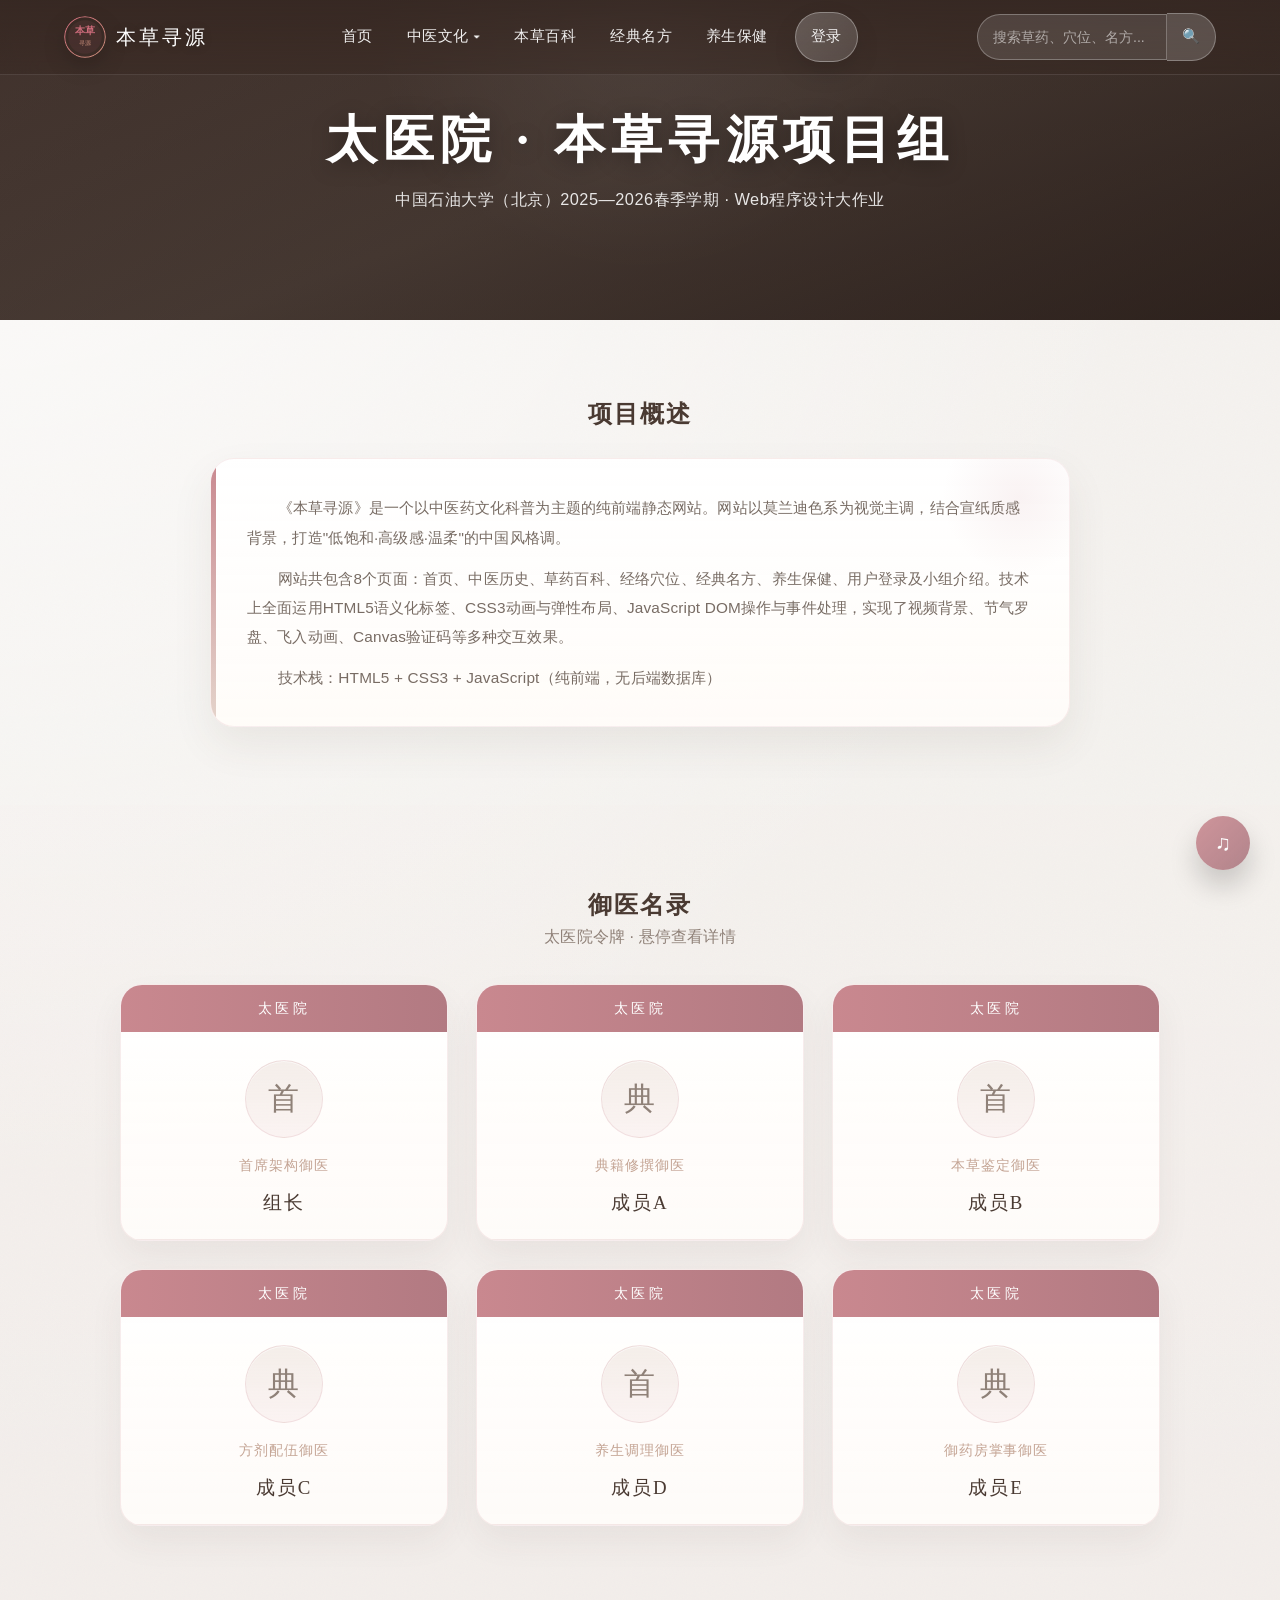
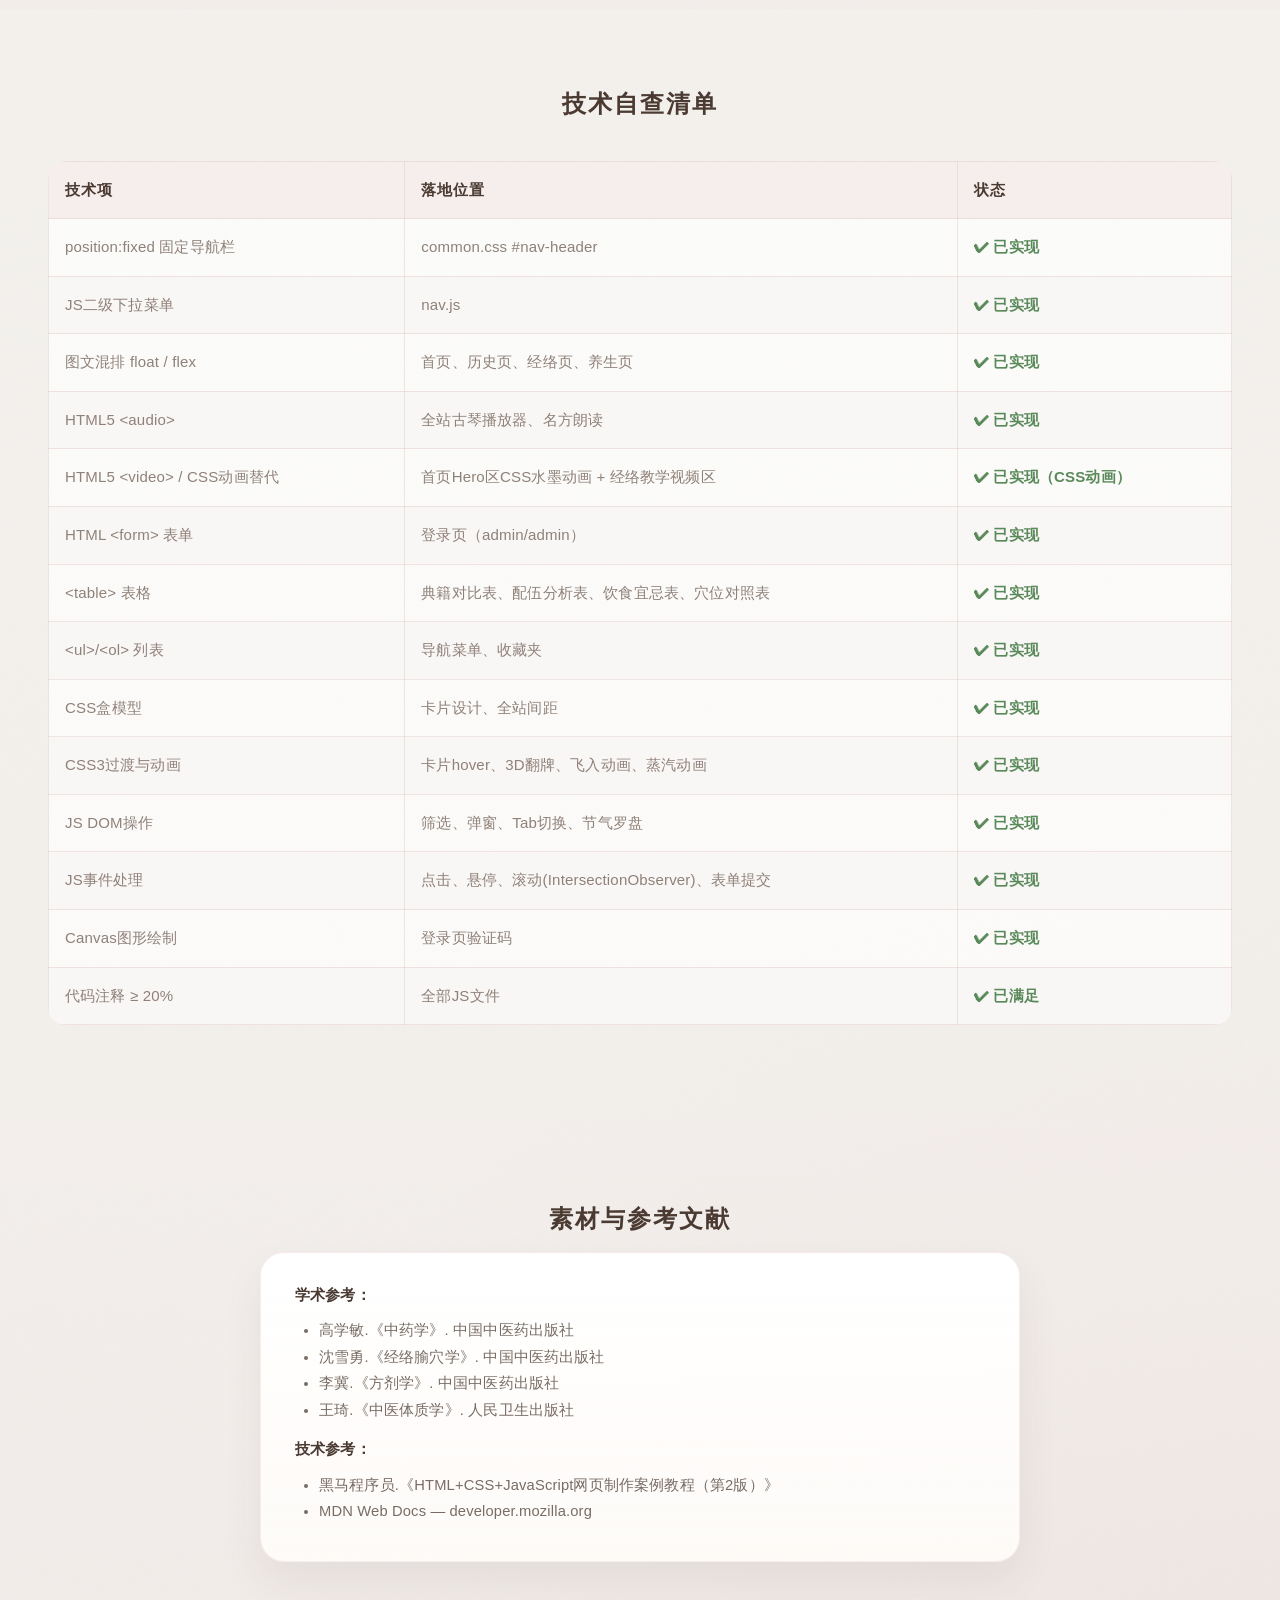
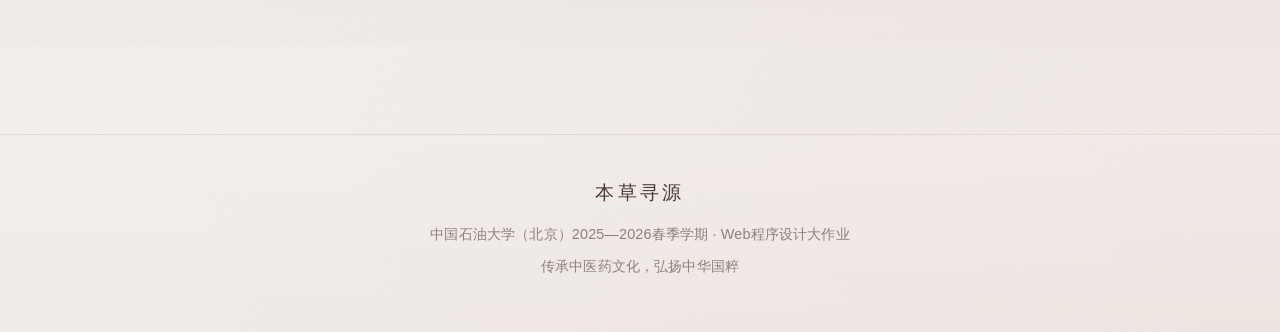
==== about.html @ a362f0a1 "feat: major content expansion and UI polish across all pages Content additions: - herbs: expand from" ====
<!DOCTYPE html>
<html lang="zh-CN">
<head>
  <meta charset="UTF-8">
  <meta name="viewport" content="width=device-width, initial-scale=1.0">
  <title>小组介绍 - 本草寻源</title>
  <link rel="stylesheet" href="css/common.css">
  <link rel="stylesheet" href="css/about.css">
</head>
<body>

  <header id="nav-header">
    <div class="nav-container">
      <div class="nav-logo">
        <img src="images/logo.svg" alt="本草寻源">
        <span>本草寻源</span>
      </div>
      <nav>
        <ul class="nav-menu">
          <li><a href="index.html">首页</a></li>
          <li class="has-sub">
            <a href="#">中医文化 ▾</a>
            <ul class="submenu">
              <li><a href="history.html">历史溯源</a></li>
              <li><a href="meridian.html">经络穴位</a></li>
              <li><a href="ethnic.html">民族医药</a></li>
            </ul>
          </li>
          <li><a href="herbs.html">本草百科</a></li>
          <li><a href="prescription.html">经典名方</a></li>
          <li><a href="wellness.html">养生保健</a></li>
          <li><a href="login.html" class="nav-login">登录</a></li>
        </ul>
      </nav>
      <div class="nav-search">
        <input type="text" id="search-input" placeholder="搜索草药、穴位、名方...">
        <button id="search-btn">&#128269;</button>
      </div>
    </div>
  </header>

  <!-- 太医院横幅 -->
  <section class="banner">
    <div class="banner-bg" style="background: linear-gradient(160deg, #4a3a34, #564840, #3a2e28);"></div>
    <div class="banner-content">
      <h1>太医院 · 本草寻源项目组</h1>
      <p>中国石油大学（北京）2025—2026春季学期 · Web程序设计大作业</p>
    </div>
  </section>

  <!-- 项目简介 -->
  <section class="project-intro">
    <div class="container">
      <h2 class="section-title" style="text-align:center;">项目概述</h2>
      <div class="intro-card">
        <p>《本草寻源》是一个以中医药文化科普为主题的纯前端静态网站。网站以莫兰迪色系为视觉主调，结合宣纸质感背景，打造"低饱和·高级感·温柔"的中国风格调。</p>
        <p>网站共包含8个页面：首页、中医历史、草药百科、经络穴位、经典名方、养生保健、用户登录及小组介绍。技术上全面运用HTML5语义化标签、CSS3动画与弹性布局、JavaScript DOM操作与事件处理，实现了视频背景、节气罗盘、飞入动画、Canvas验证码等多种交互效果。</p>
        <p>技术栈：HTML5 + CSS3 + JavaScript（纯前端，无后端数据库）</p>
      </div>
    </div>
  </section>

  <!-- 御医名录令牌卡片阵列（Grid 3×2） -->
  <section class="team-section">
    <div class="container">
      <h2 class="section-title" style="text-align:center;">御医名录</h2>
      <p class="section-desc" style="text-align:center;color:var(--color-dust);margin-bottom:32px;">
        太医院令牌 · 悬停查看详情
      </p>

      <div class="member-grid">

        <!-- 成员1：组长 -->
        <div class="member-card">
          <div class="card-ribbon">太医院</div>
          <div class="card-front">
            <div class="member-avatar">
              <span class="avatar-initial">首</span>
            </div>
            <div class="member-title">首席架构御医</div>
            <div class="member-name">组长</div>
          </div>
          <div class="card-drawer">
            <div class="drawer-item"><span>学号：</span>202XXXXXXXXX</div>
            <div class="drawer-item"><span>负责：</span>首页 + 公共导航 + 全局样式系统</div>
            <div class="drawer-item"><span>技术：</span>莫兰迪色系变量系统、视频Hero背景、农历节气JS、古乐播放器、全站搜索</div>
          </div>
        </div>

        <!-- 成员2 -->
        <div class="member-card">
          <div class="card-ribbon">太医院</div>
          <div class="card-front">
            <div class="member-avatar">
              <span class="avatar-initial">典</span>
            </div>
            <div class="member-title">典籍修撰御医</div>
            <div class="member-name">成员A</div>
          </div>
          <div class="card-drawer">
            <div class="drawer-item"><span>学号：</span>202XXXXXXXXX</div>
            <div class="drawer-item"><span>负责：</span>中医历史页 + 经络穴位页</div>
            <div class="drawer-item"><span>技术：</span>CSS时间轴、IntersectionObserver滚动触发、3D翻牌名医卡片、穴位热点图</div>
          </div>
        </div>

        <!-- 成员3 -->
        <div class="member-card">
          <div class="card-ribbon">太医院</div>
          <div class="card-front">
            <div class="member-avatar">
              <span class="avatar-initial">首</span>
            </div>
            <div class="member-title">本草鉴定御医</div>
            <div class="member-name">成员B</div>
          </div>
          <div class="card-drawer">
            <div class="drawer-item"><span>学号：</span>202XXXXXXXXX</div>
            <div class="drawer-item"><span>负责：</span>中草药百科页</div>
            <div class="drawer-item"><span>技术：</span>淘宝卡片风格设计、24种草药数据录入、多维JS筛选、画轴弹窗Modal</div>
          </div>
        </div>

        <!-- 成员4 -->
        <div class="member-card">
          <div class="card-ribbon">太医院</div>
          <div class="card-front">
            <div class="member-avatar">
              <span class="avatar-initial">典</span>
            </div>
            <div class="member-title">方剂配伍御医</div>
            <div class="member-name">成员C</div>
          </div>
          <div class="card-drawer">
            <div class="drawer-item"><span>学号：</span>202XXXXXXXXX</div>
            <div class="drawer-item"><span>负责：</span>经典名方页</div>
            <div class="drawer-item"><span>技术：</span>百草化方飞入动画、蒸汽CSS动效、成品揭晓、配方数据</div>
          </div>
        </div>

        <!-- 成员5 -->
        <div class="member-card">
          <div class="card-ribbon">太医院</div>
          <div class="card-front">
            <div class="member-avatar">
              <span class="avatar-initial">首</span>
            </div>
            <div class="member-title">养生调理御医</div>
            <div class="member-name">成员D</div>
          </div>
          <div class="card-drawer">
            <div class="drawer-item"><span>学号：</span>202XXXXXXXXX</div>
            <div class="drawer-item"><span>负责：</span>养生保健页</div>
            <div class="drawer-item"><span>技术：</span>节气罗盘CSS动画、全站色彩联动、体质测试、四季养生Tab</div>
          </div>
        </div>

        <!-- 成员6 -->
        <div class="member-card">
          <div class="card-ribbon">太医院</div>
          <div class="card-front">
            <div class="member-avatar">
              <span class="avatar-initial">典</span>
            </div>
            <div class="member-title">御药房掌事御医</div>
            <div class="member-name">成员E</div>
          </div>
          <div class="card-drawer">
            <div class="drawer-item"><span>学号：</span>202XXXXXXXXX</div>
            <div class="drawer-item"><span>负责：</span>登录页 + 小组介绍页</div>
            <div class="drawer-item"><span>技术：</span>毛玻璃卡片、Canvas验证码、localStorage登录态、御医令牌抽屉卡片</div>
          </div>
        </div>

      </div>
    </div>
  </section>

  <!-- 技术自查清单 -->
  <section class="checklist-section">
    <div class="container">
      <h2 class="section-title" style="text-align:center;margin-bottom:24px;">技术自查清单</h2>
      <div class="table-wrapper">
        <table>
          <thead>
            <tr><th>技术项</th><th>落地位置</th><th>状态</th></tr>
          </thead>
          <tbody>
            <tr><td>position:fixed 固定导航栏</td><td>common.css #nav-header</td><td>&#10004; 已实现</td></tr>
            <tr><td>JS二级下拉菜单</td><td>nav.js</td><td>&#10004; 已实现</td></tr>
            <tr><td>图文混排 float / flex</td><td>首页、历史页、经络页、养生页</td><td>&#10004; 已实现</td></tr>
            <tr><td>HTML5 &lt;audio&gt;</td><td>全站古琴播放器、名方朗读</td><td>&#10004; 已实现</td></tr>
            <tr><td>HTML5 &lt;video&gt; / CSS动画替代</td><td>首页Hero区CSS水墨动画 + 经络教学视频区</td><td>&#10004; 已实现（CSS动画）</td></tr>
            <tr><td>HTML &lt;form&gt; 表单</td><td>登录页（admin/admin）</td><td>&#10004; 已实现</td></tr>
            <tr><td>&lt;table&gt; 表格</td><td>典籍对比表、配伍分析表、饮食宜忌表、穴位对照表</td><td>&#10004; 已实现</td></tr>
            <tr><td>&lt;ul&gt;/&lt;ol&gt; 列表</td><td>导航菜单、收藏夹</td><td>&#10004; 已实现</td></tr>
            <tr><td>CSS盒模型</td><td>卡片设计、全站间距</td><td>&#10004; 已实现</td></tr>
            <tr><td>CSS3过渡与动画</td><td>卡片hover、3D翻牌、飞入动画、蒸汽动画</td><td>&#10004; 已实现</td></tr>
            <tr><td>JS DOM操作</td><td>筛选、弹窗、Tab切换、节气罗盘</td><td>&#10004; 已实现</td></tr>
            <tr><td>JS事件处理</td><td>点击、悬停、滚动(IntersectionObserver)、表单提交</td><td>&#10004; 已实现</td></tr>
            <tr><td>Canvas图形绘制</td><td>登录页验证码</td><td>&#10004; 已实现</td></tr>
            <tr><td>代码注释 ≥ 20%</td><td>全部JS文件</td><td>&#10004; 已满足</td></tr>
          </tbody>
        </table>
      </div>
    </div>
  </section>

  <!-- 素材参考 -->
  <section class="reference-section">
    <div class="container">
      <h2 class="section-title" style="text-align:center;margin-bottom:16px;">素材与参考文献</h2>
      <div class="ref-list">
        <p><strong>学术参考：</strong></p>
        <ul>
          <li>高学敏.《中药学》. 中国中医药出版社</li>
          <li>沈雪勇.《经络腧穴学》. 中国中医药出版社</li>
          <li>李冀.《方剂学》. 中国中医药出版社</li>
          <li>王琦.《中医体质学》. 人民卫生出版社</li>
        </ul>
        <p style="margin-top:12px;"><strong>技术参考：</strong></p>
        <ul>
          <li>黑马程序员.《HTML+CSS+JavaScript网页制作案例教程（第2版）》</li>
          <li>MDN Web Docs — developer.mozilla.org</li>
        </ul>
      </div>
    </div>
  </section>

  <footer class="site-footer">
    <div class="footer-brand">本草寻源</div>
    <p class="footer-info">中国石油大学（北京）2025—2026春季学期 · Web程序设计大作业</p>
    <p class="footer-info">传承中医药文化，弘扬中华国粹</p>
  </footer>

  <div id="music-player">
    <audio id="bgm" src="music/guqin-bg.mp3" loop preload="none"></audio>
    <div id="jade-icon" class="paused" title="点击播放/暂停背景音乐">&#9835;</div>
  </div>

  <script src="javascript/nav.js"></script>
</body>
</html>
---- css/common.css ----
/* ============================================================
 * common.css - 全站公共样式
 * 主题：本草寻源 / 东方雅致 / 纸感与留白
 * ============================================================ */

:root {
  --color-rose: #c9888f;
  --color-dusk: #c4a494;
  --color-bud: #dec8c4;
  --color-dust: #8f8178;
  --color-jade: #f2efeb;
  --color-deep: #4a3a32;
  --color-paper: rgba(255, 252, 249, 0.92);
  --color-border: rgba(161, 132, 118, 0.18);
  --color-shadow: rgba(74, 58, 50, 0.12);
  --color-shadow-strong: rgba(74, 58, 50, 0.18);

  --accent-color: #c9888f;

  --font-title: "STSong", "Songti SC", "Noto Serif SC", Georgia, "Times New Roman", "KaiTi", "STKaiti", serif;
  --font-body: "Segoe UI", "PingFang SC", "Hiragino Sans GB", "Microsoft YaHei", "Noto Sans SC", sans-serif;

  --line-height: 1.9;
  --spacing-section: 88px;
  --spacing-card: 24px;
  --radius-sm: 12px;
  --radius-md: 18px;
  --radius-lg: 28px;
  --shadow-soft: 0 16px 40px var(--color-shadow);
  --shadow-float: 0 22px 54px var(--color-shadow-strong);
}

*, *::before, *::after {
  margin: 0;
  padding: 0;
  box-sizing: border-box;
}

html {
  scroll-behavior: smooth;
}

body {
  background-color: var(--color-jade);
  background-image:
    radial-gradient(circle at top left, rgba(255, 255, 255, 0.72), transparent 32%),
    radial-gradient(circle at bottom right, rgba(201, 136, 143, 0.08), transparent 30%),
    linear-gradient(180deg, rgba(255, 255, 255, 0.22), rgba(255, 255, 255, 0)),
    url("data:image/svg+xml,%3Csvg xmlns='http://www.w3.org/2000/svg' width='300' height='300'%3E%3Cfilter id='noise'%3E%3CfeTurbulence type='fractalNoise' baseFrequency='0.9' numOctaves='4' stitchTiles='stitch'/%3E%3C/filter%3E%3Crect width='300' height='300' filter='url(%23noise)' opacity='0.028'/%3E%3C/svg%3E");
  background-repeat: repeat;
  font-family: var(--font-body);
  font-size: 16px;
  line-height: var(--line-height);
  color: var(--color-dust);
  min-height: 100vh;
  overflow-x: hidden;
  text-rendering: optimizeLegibility;
  -webkit-font-smoothing: antialiased;
  letter-spacing: 0.01em;
}

::selection {
  background: rgba(201, 136, 143, 0.22);
  color: var(--color-deep);
}

h1, h2, h3, h4, .section-title {
  font-family: var(--font-title);
  letter-spacing: 0.08em;
  color: var(--color-deep);
  font-weight: 600;
  line-height: 1.35;
}

p, li, td, th, span, div {
  font-family: var(--font-body);
  line-height: var(--line-height);
  color: var(--color-dust);
}

a {
  text-decoration: none;
  color: inherit;
  transition: color 0.25s ease, opacity 0.25s ease, transform 0.25s ease;
}

button, input, textarea, select {
  font: inherit;
}

button:focus-visible,
input:focus-visible,
a:focus-visible {
  outline: 2px solid rgba(201, 136, 143, 0.7);
  outline-offset: 2px;
}

ul, ol {
  list-style: none;
}

.page-header {
  text-align: center;
  padding: 118px 20px 54px;
  position: relative;
}

.page-header h1 {
  font-size: clamp(2.4rem, 4vw, 3.4rem);
  margin-bottom: 14px;
  position: relative;
  display: inline-block;
}

.page-header h1::before {
  content: "";
  display: inline-block;
  width: 4px;
  height: 1em;
  background: var(--color-rose);
  margin-right: 12px;
  vertical-align: middle;
  border-radius: 2px;
}

.page-header .subtitle {
  font-size: 1.02rem;
  color: #84776f;
  margin-top: 8px;
  max-width: 720px;
  margin-left: auto;
  margin-right: auto;
}

.section-divider {
  border: none;
  border-bottom: 1px solid rgba(196, 164, 148, 0.32);
  margin: var(--spacing-section) 0;
}

.container {
  max-width: 1240px;
  margin: 0 auto;
  padding: 0 28px;
}

#nav-header {
  position: fixed;
  top: 0;
  left: 0;
  width: 100%;
  z-index: 1000;
  transition: background 0.35s ease, box-shadow 0.35s ease, backdrop-filter 0.35s ease;
  padding: 0;
  background: linear-gradient(180deg, rgba(52, 38, 33, 0.78), rgba(52, 38, 33, 0.42));
  backdrop-filter: blur(18px) saturate(1.18);
  -webkit-backdrop-filter: blur(18px) saturate(1.18);
  border-bottom: 1px solid rgba(255, 255, 255, 0.12);
}

#nav-header.scrolled {
  background: rgba(49, 34, 30, 0.9);
  backdrop-filter: blur(22px) saturate(1.08);
  -webkit-backdrop-filter: blur(22px) saturate(1.08);
  box-shadow: 0 14px 30px rgba(0, 0, 0, 0.12);
  border-bottom: 1px solid rgba(255, 255, 255, 0.12);
}

.nav-container {
  max-width: 1200px;
  margin: 0 auto;
  padding: 12px 24px;
  display: flex;
  align-items: center;
  justify-content: space-between;
  gap: 20px;
}

.nav-logo {
  display: flex;
  align-items: center;
  gap: 10px;
  flex-shrink: 0;
}

.nav-logo img {
  width: 42px;
  height: 42px;
  border-radius: 50%;
  box-shadow: 0 8px 22px rgba(0, 0, 0, 0.18);
}

.nav-logo span {
  font-family: var(--font-title);
  font-size: 1.28em;
  color: #fff;
  letter-spacing: 0.14em;
  white-space: nowrap;
  text-shadow: 0 1px 10px rgba(0, 0, 0, 0.24);
}

.nav-menu {
  display: flex;
  align-items: center;
  gap: 4px;
  list-style: none;
}

.nav-menu > li {
  position: relative;
}

.nav-menu > li > a {
  display: block;
  padding: 10px 15px;
  color: rgba(255, 255, 255, 0.92);
  font-size: 0.92em;
  border-radius: 999px;
  transition: background 0.25s, color 0.25s, transform 0.25s, box-shadow 0.25s;
  white-space: nowrap;
  font-weight: 500;
  letter-spacing: 0.03em;
}

.nav-menu > li > a:hover,
.nav-menu > li > a.active {
  background: rgba(255, 255, 255, 0.16);
  color: #fff;
  box-shadow: inset 0 0 0 1px rgba(255, 255, 255, 0.08);
}

.nav-menu > li > a:hover {
  transform: translateY(-1px);
}

.nav-menu > li > a.nav-login {
  background: linear-gradient(135deg, rgba(255, 255, 255, 0.22), rgba(255, 255, 255, 0.14));
  border: 1px solid rgba(255, 255, 255, 0.32);
  margin-left: 8px;
  box-shadow: 0 10px 24px rgba(0, 0, 0, 0.12);
}

.nav-menu > li > a.nav-login:hover {
  background: rgba(255, 255, 255, 0.3);
}

.nav-menu > li > a.nav-user {
  display: inline-flex;
  align-items: center;
  gap: 8px;
}

.nav-avatar {
  width: 24px;
  height: 24px;
  border-radius: 50%;
  display: inline-flex;
  align-items: center;
  justify-content: center;
  background: rgba(255, 255, 255, 0.26);
  color: #fff;
  font-size: 0.78rem;
  font-weight: 700;
  box-shadow: inset 0 1px 0 rgba(255, 255, 255, 0.28);
}

.nav-user-name {
  max-width: 96px;
  overflow: hidden;
  text-overflow: ellipsis;
}

.has-sub > .submenu {
  display: none;
  position: absolute;
  top: 100%;
  left: 0;
  background: rgba(55, 35, 30, 0.94);
  backdrop-filter: blur(16px);
  -webkit-backdrop-filter: blur(16px);
  border-radius: 16px;
  min-width: 168px;
  overflow: hidden;
  box-shadow: 0 18px 36px rgba(0, 0, 0, 0.22);
  border: 1px solid rgba(255, 255, 255, 0.08);
  padding: 10px 6px;
}

.has-sub:hover > .submenu,
.has-sub.active > .submenu {
  display: block;
}

.submenu li a {
  display: block;
  padding: 10px 14px;
  color: rgba(255, 255, 255, 0.9);
  font-size: 0.9em;
  transition: background 0.2s, color 0.2s;
  border-radius: 10px;
}

.submenu li a:hover {
  background: rgba(255, 255, 255, 0.18);
}

.nav-search {
  position: relative;
  display: flex;
  align-items: center;
  flex-shrink: 0;
}

.nav-search input {
  width: 190px;
  padding: 9px 15px;
  border: 1px solid rgba(255, 255, 255, 0.28);
  border-radius: 999px 0 0 999px;
  background: rgba(255, 255, 255, 0.12);
  color: #fff;
  font-size: 0.88em;
  outline: none;
  transition: all 0.3s;
}

.nav-search input::placeholder {
  color: rgba(255, 255, 255, 0.55);
}

.nav-search input:focus {
  width: 236px;
  background: rgba(255, 255, 255, 0.2);
  border-color: rgba(255, 255, 255, 0.5);
  box-shadow: 0 0 0 4px rgba(255, 255, 255, 0.08);
}

.nav-search button {
  padding: 9px 15px;
  border: 1px solid rgba(255, 255, 255, 0.28);
  border-left: none;
  border-radius: 0 999px 999px 0;
  background: rgba(255, 255, 255, 0.18);
  color: #fff;
  cursor: pointer;
  font-size: 0.9em;
  transition: background 0.3s, transform 0.3s;
}

.nav-search button:hover {
  background: rgba(255, 255, 255, 0.3);
  transform: translateY(-1px);
}

.search-dropdown {
  display: none;
  position: absolute;
  top: calc(100% + 10px);
  left: 0;
  right: auto;
  width: 340px;
  max-height: 340px;
  overflow-y: auto;
  background: rgba(255, 252, 249, 0.98);
  border: 1px solid rgba(201, 136, 143, 0.18);
  border-radius: 18px;
  box-shadow: 0 24px 44px rgba(0, 0, 0, 0.16);
  z-index: 1001;
  padding: 8px;
}

.search-dropdown.show {
  display: block;
}

.search-dropdown .result-item {
  display: block;
  padding: 12px 14px;
  border-bottom: 1px solid rgba(222, 200, 196, 0.26);
  color: var(--color-deep);
  transition: background 0.2s, transform 0.2s;
  border-radius: 12px;
}

.search-dropdown .result-item:last-child {
  border-bottom: none;
}

.search-dropdown .result-item:hover {
  background: rgba(222, 200, 196, 0.18);
  transform: translateX(2px);
}

.search-dropdown .result-item .result-desc {
  font-size: 0.85em;
  color: var(--color-dust);
  margin-top: 2px;
}

.search-dropdown .no-result {
  padding: 16px;
  text-align: center;
  color: var(--color-dust);
}

#music-player {
  position: fixed;
  bottom: 30px;
  right: 30px;
  z-index: 9999;
  cursor: pointer;
}

#jade-icon {
  width: 54px;
  height: 54px;
  border-radius: 50%;
  background: linear-gradient(135deg, rgba(201, 136, 143, 0.88), rgba(164, 111, 120, 0.84));
  backdrop-filter: blur(8px);
  -webkit-backdrop-filter: blur(8px);
  box-shadow: 0 16px 28px rgba(0, 0, 0, 0.18);
  display: flex;
  align-items: center;
  justify-content: center;
  font-size: 1.34em;
  color: #fff;
  transition: transform 0.3s, box-shadow 0.3s, background 0.3s;
}

#jade-icon:hover {
  box-shadow: 0 20px 34px rgba(0, 0, 0, 0.22);
  background: linear-gradient(135deg, rgba(201, 136, 143, 0.94), rgba(164, 111, 120, 0.9));
  transform: translateY(-3px) scale(1.03);
}

#jade-icon.playing {
  animation: jadeSpin 3s linear infinite;
}

#jade-icon.paused {
  animation: none;
}

@keyframes jadeSpin {
  from { transform: rotate(0deg); }
  to { transform: rotate(360deg); }
}

.site-footer {
  background:
    linear-gradient(180deg, rgba(255, 255, 255, 0.24), rgba(255, 255, 255, 0.08)),
    rgba(222, 200, 196, 0.15);
  border-top: 1px solid rgba(196, 164, 148, 0.26);
  padding: 40px 20px 46px;
  text-align: center;
  margin-top: var(--spacing-section);
}

.site-footer .footer-brand {
  font-family: var(--font-title);
  font-size: 1.2em;
  color: var(--color-deep);
  letter-spacing: 0.18em;
  margin-bottom: 10px;
}

.site-footer .footer-info {
  font-size: 0.9em;
  color: var(--color-dust);
  margin: 5px 0;
}

.btn {
  display: inline-flex;
  align-items: center;
  justify-content: center;
  padding: 12px 28px;
  border: none;
  border-radius: 999px;
  font-family: var(--font-body);
  font-size: 0.95em;
  cursor: pointer;
  transition: all 0.3s ease;
  letter-spacing: 0.05em;
  font-weight: 500;
}

.btn-primary {
  background: var(--color-rose);
  color: #fff;
}

.btn-primary:hover {
  background: #b0787f;
  box-shadow: 0 14px 28px rgba(201, 136, 143, 0.3);
  transform: translateY(-2px);
}

.btn-outline {
  background: transparent;
  color: var(--color-rose);
  border: 1.5px solid var(--color-rose);
}

.btn-outline:hover {
  background: var(--color-rose);
  color: #fff;
}

.card {
  background: linear-gradient(180deg, rgba(255, 255, 255, 0.96), rgba(255, 255, 255, 0.9));
  border: 1px solid var(--color-border);
  border-radius: var(--radius-md);
  padding: var(--spacing-card);
  transition: all 0.35s ease;
  box-shadow: 0 10px 26px rgba(74, 58, 50, 0.05);
}

.card:hover {
  transform: translateY(-4px);
  box-shadow: var(--shadow-soft);
}

.table-wrapper {
  overflow-x: auto;
}

table {
  width: 100%;
  border-collapse: collapse;
  margin: 16px 0;
  background: rgba(255, 255, 255, 0.72);
  border-radius: 18px;
  overflow: hidden;
}

table th, table td {
  padding: 14px 16px;
  border: 1px solid rgba(222, 200, 196, 0.45);
  text-align: left;
  font-size: 0.94em;
}

table th {
  background: rgba(201, 136, 143, 0.12);
  font-family: var(--font-title);
  color: var(--color-deep);
  font-weight: 600;
  letter-spacing: 0.06em;
}

table tr:nth-child(even) td {
  background: rgba(222, 200, 196, 0.08);
}

table tr:hover td {
  background: rgba(196, 164, 148, 0.12);
}

.tag {
  display: inline-flex;
  align-items: center;
  vertical-align: middle;
  background: rgba(222, 200, 196, 0.45);
  color: var(--color-deep);
  padding: 4px 10px;
  border-radius: 999px;
  font-size: 0.82em;
  margin: 2px 3px;
  line-height: 1.4;
}

.modal-overlay {
  display: none;
  position: fixed;
  inset: 0;
  background: rgba(0, 0, 0, 0.45);
  z-index: 2000;
  justify-content: center;
  align-items: center;
}

.modal-overlay.open {
  display: flex;
}

.modal-content {
  background: rgba(255, 252, 249, 0.98);
  border-radius: 22px;
  border: 1px solid rgba(201, 136, 143, 0.2);
  padding: 34px;
  max-width: 700px;
  width: 90%;
  max-height: 80vh;
  overflow-y: auto;
  position: relative;
  animation: modalFadeIn 0.4s ease;
  box-shadow: 0 28px 58px rgba(0, 0, 0, 0.22);
}

.modal-close {
  position: absolute;
  top: 12px;
  right: 16px;
  font-size: 1.6em;
  cursor: pointer;
  color: var(--color-dust);
  transition: color 0.2s;
  background: none;
  border: none;
  line-height: 1;
}

.modal-close:hover {
  color: var(--color-rose);
}

@keyframes modalFadeIn {
  from { opacity: 0; transform: scale(0.92) translateY(-20px); }
  to { opacity: 1; transform: scale(1) translateY(0); }
}

.banner {
  position: relative;
  width: 100%;
  height: 320px;
  overflow: hidden;
  display: flex;
  align-items: center;
  justify-content: center;
}

.banner::before {
  content: "";
  position: absolute;
  inset: 0;
  background:
    linear-gradient(135deg, rgba(30, 19, 16, 0.22), rgba(30, 19, 16, 0.48)),
    radial-gradient(circle at top, rgba(255, 255, 255, 0.1), transparent 38%);
  z-index: 1;
}

.banner-bg {
  position: absolute;
  inset: 0;
  width: 100%;
  height: 100%;
  object-fit: cover;
  z-index: 0;
  background-size: cover;
  background-position: center;
  transform: scale(1.03);
}

.banner-content {
  position: relative;
  z-index: 2;
  text-align: center;
  padding: 0 20px;
}

.banner-content h1 {
  font-size: clamp(2.2rem, 4vw, 3.2rem);
  color: #fff;
  text-shadow: 0 4px 22px rgba(0, 0, 0, 0.32);
  letter-spacing: 0.12em;
}

.banner-content p {
  color: rgba(255, 255, 255, 0.88);
  font-size: 1.02em;
  margin-top: 10px;
  letter-spacing: 0.03em;
  max-width: 720px;
  margin-left: auto;
  margin-right: auto;
}

@media (max-width: 768px) {
  .nav-container {
    flex-wrap: wrap;
    gap: 10px;
    justify-content: center;
    padding: 10px 16px 14px;
  }

  .nav-logo {
    width: 100%;
    justify-content: center;
  }

  .nav-logo img {
    width: 36px;
    height: 36px;
  }

  .nav-logo span {
    font-size: 1.08em;
    letter-spacing: 0.1em;
  }

  .nav-container nav {
    width: 100%;
    order: 2;
  }

  .nav-menu {
    width: 100%;
    justify-content: flex-start;
    flex-wrap: nowrap;
    gap: 6px;
    overflow-x: auto;
    overflow-y: hidden;
    padding-bottom: 4px;
    scrollbar-width: none;
    -ms-overflow-style: none;
  }

  .nav-menu::-webkit-scrollbar {
    display: none;
  }

  .nav-menu > li {
    flex: 0 0 auto;
  }

  .nav-menu > li > a {
    padding: 8px 10px;
    font-size: 0.82em;
  }

  .nav-search {
    width: 100%;
    order: 3;
    justify-content: center;
  }

  .nav-search input {
    width: calc(100% - 52px);
    min-width: 0;
  }

  .nav-search input:focus {
    width: calc(100% - 52px);
  }

  .search-dropdown {
    width: min(340px, calc(100vw - 36px));
    left: 0;
  }

  .page-header h1 {
    font-size: 1.8em;
  }

  .banner-content h1 {
    font-size: 2em;
  }

  .banner {
    height: 240px;
  }

  #jade-icon {
    width: 46px;
    height: 46px;
    font-size: 1.1em;
  }

  body {
    font-size: 15px;
  }

  .container {
    padding: 0 18px;
  }

  .modal-content {
    width: calc(100% - 24px);
    padding: 26px 18px;
    border-radius: 18px;
  }

  .site-footer {
    padding: 32px 16px 38px;
  }

  #music-player {
    bottom: 18px;
    right: 18px;
  }
}

@media (max-width: 480px) {
  .banner {
    height: 220px;
  }

  .banner-content h1 {
    font-size: 1.7rem;
    letter-spacing: 0.08em;
  }

  .banner-content p {
    font-size: 0.9rem;
  }

  .page-header {
    padding: 110px 16px 42px;
  }

  .nav-menu > li > a.nav-login {
    margin-left: 0;
  }

  .nav-menu > li > a.nav-user {
    gap: 6px;
  }

  .nav-user-name {
    max-width: 72px;
  }
}
---- css/about.css ----
/* ============================================================
 * about.css - 项目介绍页样式
 * ============================================================ */

.project-intro,
.checklist-section {
  padding: 78px 0;
}

.team-section,
.reference-section {
  padding: 84px 0;
  background:
    linear-gradient(180deg, rgba(255, 255, 255, 0.12), rgba(255, 255, 255, 0)),
    rgba(222, 200, 196, 0.08);
}

.intro-card {
  background: linear-gradient(180deg, rgba(255, 255, 255, 0.98), rgba(255, 252, 249, 0.92));
  border: 1px solid rgba(201, 136, 143, 0.14);
  border-radius: 24px;
  padding: 34px 36px;
  max-width: 860px;
  margin: 28px auto 0;
  box-shadow: 0 18px 42px rgba(74, 58, 50, 0.08);
  position: relative;
  overflow: hidden;
}

.intro-card::before {
  content: "";
  position: absolute;
  inset: 0 auto 0 0;
  width: 5px;
  background: linear-gradient(180deg, var(--color-rose), rgba(196, 164, 148, 0.45));
}

.intro-card::after {
  content: "";
  position: absolute;
  top: -42px;
  right: -30px;
  width: 160px;
  height: 160px;
  border-radius: 50%;
  background: radial-gradient(circle, rgba(201, 136, 143, 0.1), transparent 68%);
}

.intro-card p {
  color: #786c64;
  line-height: var(--line-height);
  margin-bottom: 12px;
  text-indent: 2em;
  font-size: 0.96em;
  position: relative;
  z-index: 1;
}

.intro-card p:last-child {
  margin-bottom: 0;
}

.member-grid {
  display: grid;
  grid-template-columns: repeat(3, 1fr);
  gap: 28px;
  max-width: 1040px;
  margin: 0 auto;
}

.member-card {
  background: linear-gradient(180deg, rgba(255, 255, 255, 0.97), rgba(255, 252, 249, 0.92));
  border: 1px solid rgba(201, 136, 143, 0.15);
  border-radius: 22px;
  overflow: hidden;
  transition: transform 0.3s ease, box-shadow 0.3s ease;
  box-shadow: 0 16px 34px rgba(74, 58, 50, 0.06);
}

.member-card:hover {
  transform: translateY(-8px);
  box-shadow: 0 22px 44px rgba(74, 58, 50, 0.12);
}

.card-ribbon {
  display: block;
  background: linear-gradient(90deg, var(--color-rose), #b27a82);
  color: #fff;
  text-align: center;
  padding: 10px;
  font-family: var(--font-title);
  font-size: 0.88em;
  letter-spacing: 0.25em;
}

.card-front {
  padding: 28px 22px 18px;
  text-align: center;
}

.member-avatar {
  width: 78px;
  height: 78px;
  border-radius: 50%;
  background: linear-gradient(180deg, rgba(196, 164, 148, 0.18), rgba(201, 136, 143, 0.08));
  display: flex;
  align-items: center;
  justify-content: center;
  font-size: 1.95em;
  margin: 0 auto 14px;
  border: 1px solid rgba(201, 136, 143, 0.18);
  box-shadow: inset 0 1px 0 rgba(255, 255, 255, 0.55);
}

.member-title {
  font-family: var(--font-title);
  color: var(--color-dusk);
  font-size: 0.9em;
  letter-spacing: 0.06em;
  margin-bottom: 6px;
}

.member-name {
  font-family: var(--font-title);
  color: var(--color-deep);
  font-size: 1.18em;
  letter-spacing: 0.1em;
}

.card-drawer {
  max-height: 0;
  overflow: hidden;
  transition: max-height 0.5s ease, padding 0.3s ease;
  background:
    linear-gradient(180deg, rgba(255, 255, 255, 0.18), rgba(255, 255, 255, 0)),
    rgba(222, 200, 196, 0.18);
  padding: 0 22px;
  border-top: 1px solid rgba(201, 136, 143, 0.1);
}

.member-card:hover .card-drawer {
  max-height: 220px;
  padding: 16px 22px 18px;
}

.drawer-item {
  padding: 4px 0;
  font-size: 0.86em;
  color: #766a62;
  line-height: 1.7;
}

.drawer-item span {
  color: var(--color-rose);
  font-weight: 600;
}

.checklist-section td:last-child {
  color: #5a8a5a;
  font-weight: 600;
}

.ref-list {
  max-width: 760px;
  margin: 0 auto;
  background: linear-gradient(180deg, rgba(255, 255, 255, 0.98), rgba(255, 252, 249, 0.92));
  border: 1px solid rgba(201, 136, 143, 0.14);
  border-radius: 24px;
  padding: 28px 34px;
  box-shadow: 0 18px 40px rgba(74, 58, 50, 0.07);
}

.ref-list p {
  color: var(--color-deep);
  margin-bottom: 8px;
  font-size: 0.94em;
  font-weight: 600;
}

.ref-list ul {
  list-style: disc;
  padding-left: 24px;
  margin-bottom: 8px;
}

.ref-list ul li {
  color: #786c64;
  font-size: 0.92em;
  line-height: 1.8;
}

@media (max-width: 768px) {
  .member-grid {
    grid-template-columns: repeat(2, 1fr);
    gap: 20px;
  }

  .intro-card,
  .ref-list {
    padding: 24px 22px;
    border-radius: 20px;
  }
}

@media (max-width: 480px) {
  .member-grid {
    grid-template-columns: 1fr;
  }
}
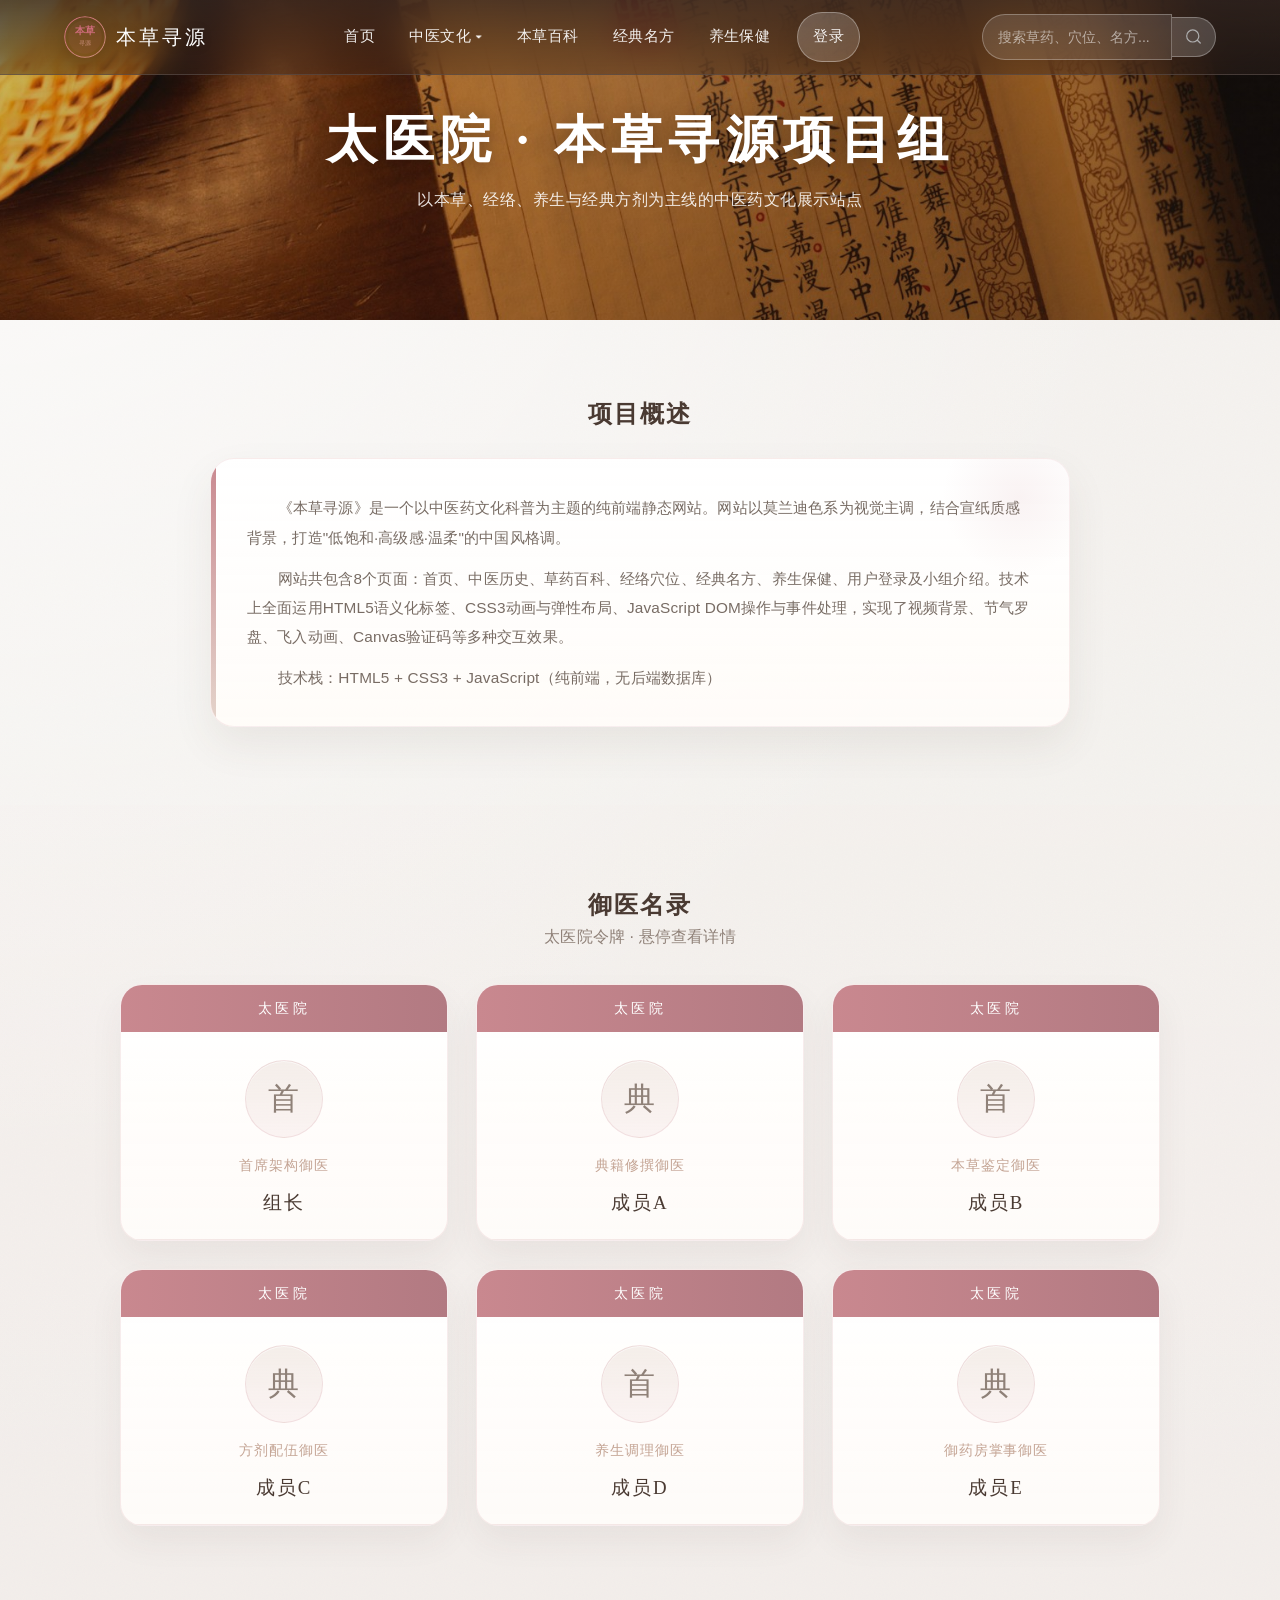
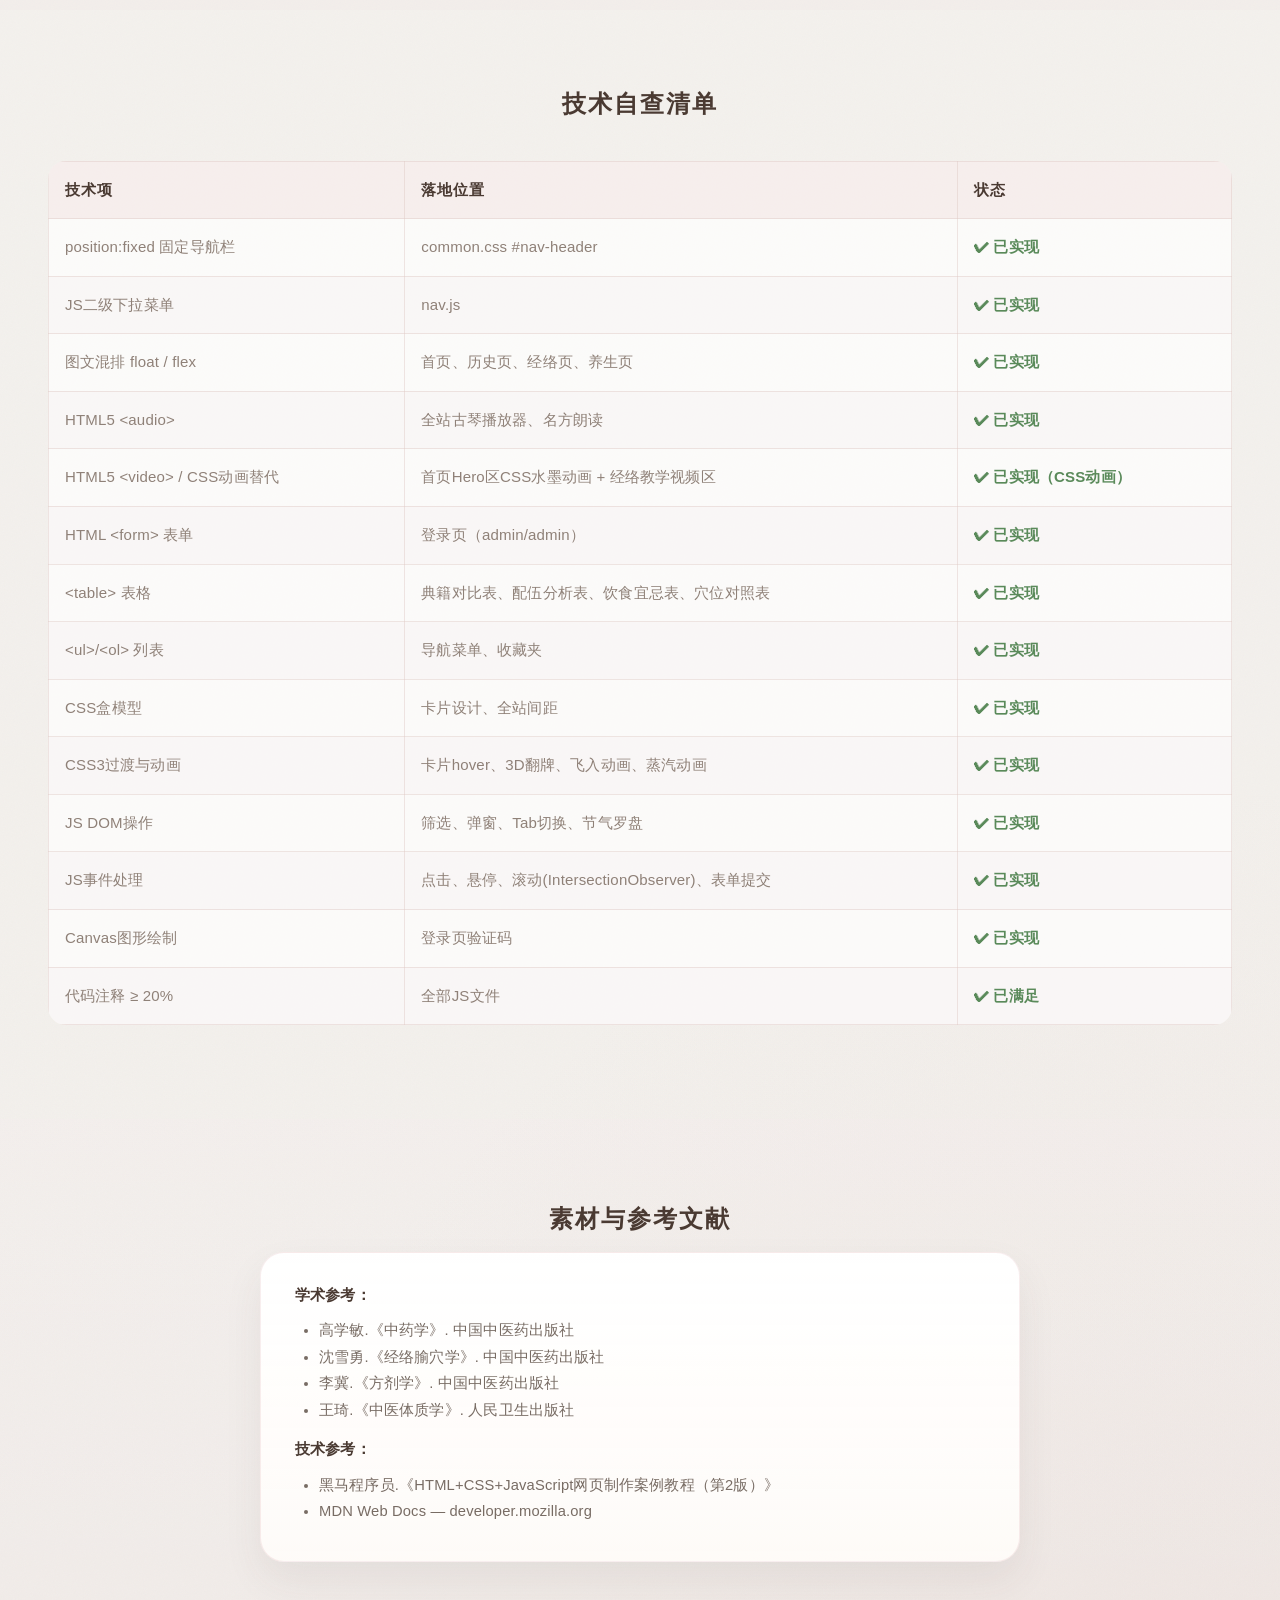
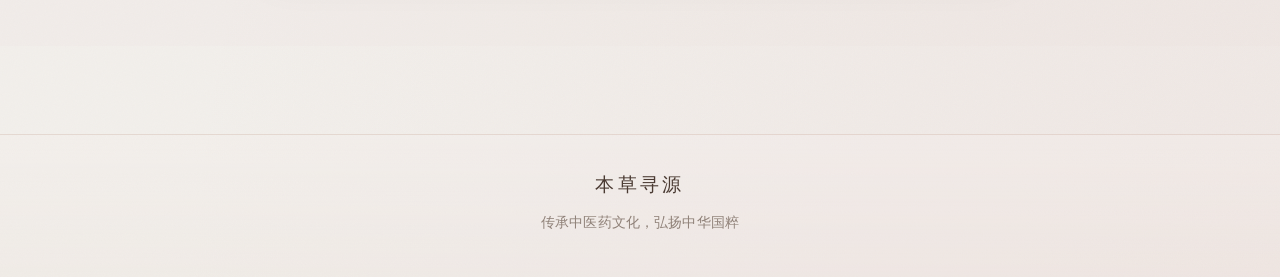
==== commit e7847bae: "feat: add real images and visual polish across all pages Images added: - 8 doctor portrait photos re" ====
--- a/about.html
+++ b/about.html
@@ -34,17 +34,17 @@
       </nav>
       <div class="nav-search">
         <input type="text" id="search-input" placeholder="搜索草药、穴位、名方...">
-        <button id="search-btn">&#128269;</button>
+        <button id="search-btn" aria-label="搜索"></button>
       </div>
     </div>
   </header>
 
   <!-- 太医院横幅 -->
-  <section class="banner">
-    <div class="banner-bg" style="background: linear-gradient(160deg, #4a3a34, #564840, #3a2e28);"></div>
+  <section class="banner banner-about">
+    <div class="banner-bg"></div>
     <div class="banner-content">
       <h1>太医院 · 本草寻源项目组</h1>
-      <p>中国石油大学（北京）2025—2026春季学期 · Web程序设计大作业</p>
+    <p>以本草、经络、养生与经典方剂为主线的中医药文化展示站点</p>
     </div>
   </section>
 
@@ -229,12 +229,11 @@
 
   <footer class="site-footer">
     <div class="footer-brand">本草寻源</div>
-    <p class="footer-info">中国石油大学（北京）2025—2026春季学期 · Web程序设计大作业</p>
     <p class="footer-info">传承中医药文化，弘扬中华国粹</p>
   </footer>
 
   <div id="music-player">
-    <audio id="bgm" src="music/guqin-bg.mp3" loop preload="none"></audio>
+    <audio id="bgm" loop preload="none"></audio>
     <div id="jade-icon" class="paused" title="点击播放/暂停背景音乐">&#9835;</div>
   </div>
 
--- a/css/common.css
+++ b/css/common.css
@@ -335,14 +335,19 @@
 }
 
 .nav-search button {
-  padding: 9px 15px;
+  width: 44px;
+  height: 40px;
+  padding: 0;
   border: 1px solid rgba(255, 255, 255, 0.28);
   border-left: none;
   border-radius: 0 999px 999px 0;
   background: rgba(255, 255, 255, 0.18);
-  color: #fff;
   cursor: pointer;
-  font-size: 0.9em;
+  font-size: 0;
+  background-image: url("../images/icons/search.svg");
+  background-repeat: no-repeat;
+  background-position: center;
+  background-size: 17px 17px;
   transition: background 0.3s, transform 0.3s;
 }
 
@@ -410,6 +415,10 @@
   cursor: pointer;
 }
 
+#music-player.is-disabled {
+  display: none;
+}
+
 #jade-icon {
   width: 54px;
   height: 54px;
@@ -440,6 +449,12 @@
   animation: none;
 }
 
+#jade-icon.is-disabled {
+  cursor: not-allowed;
+  opacity: 0.45;
+  transform: none;
+}
+
 @keyframes jadeSpin {
   from { transform: rotate(0deg); }
   to { transform: rotate(360deg); }
@@ -450,7 +465,7 @@
     linear-gradient(180deg, rgba(255, 255, 255, 0.24), rgba(255, 255, 255, 0.08)),
     rgba(222, 200, 196, 0.15);
   border-top: 1px solid rgba(196, 164, 148, 0.26);
-  padding: 40px 20px 46px;
+  padding: 32px 20px 36px;
   text-align: center;
   margin-top: var(--spacing-section);
 }
@@ -460,7 +475,7 @@
   font-size: 1.2em;
   color: var(--color-deep);
   letter-spacing: 0.18em;
-  margin-bottom: 10px;
+  margin-bottom: 6px;
 }
 
 .site-footer .footer-info {
@@ -651,6 +666,34 @@
   transform: scale(1.03);
 }
 
+.banner-history .banner-bg {
+  background-image: url("../images/banner/history-banner.jpg");
+}
+
+.banner-herbs .banner-bg {
+  background-image: url("../images/banner/herbs-banner.jpg");
+}
+
+.banner-meridian .banner-bg {
+  background-image: url("../images/banner/meridian-banner.jpg");
+}
+
+.banner-prescription .banner-bg {
+  background-image: url("../images/banner/prescription-banner.jpg");
+}
+
+.banner-wellness .banner-bg {
+  background-image: url("../images/banner/wellness-banner.jpg");
+}
+
+.banner-ethnic .banner-bg {
+  background-image: url("../images/banner/ethnic-banner.jpg");
+}
+
+.banner-about .banner-bg {
+  background-image: url("../images/banner/home-hero.jpg");
+}
+
 .banner-content {
   position: relative;
   z-index: 2;
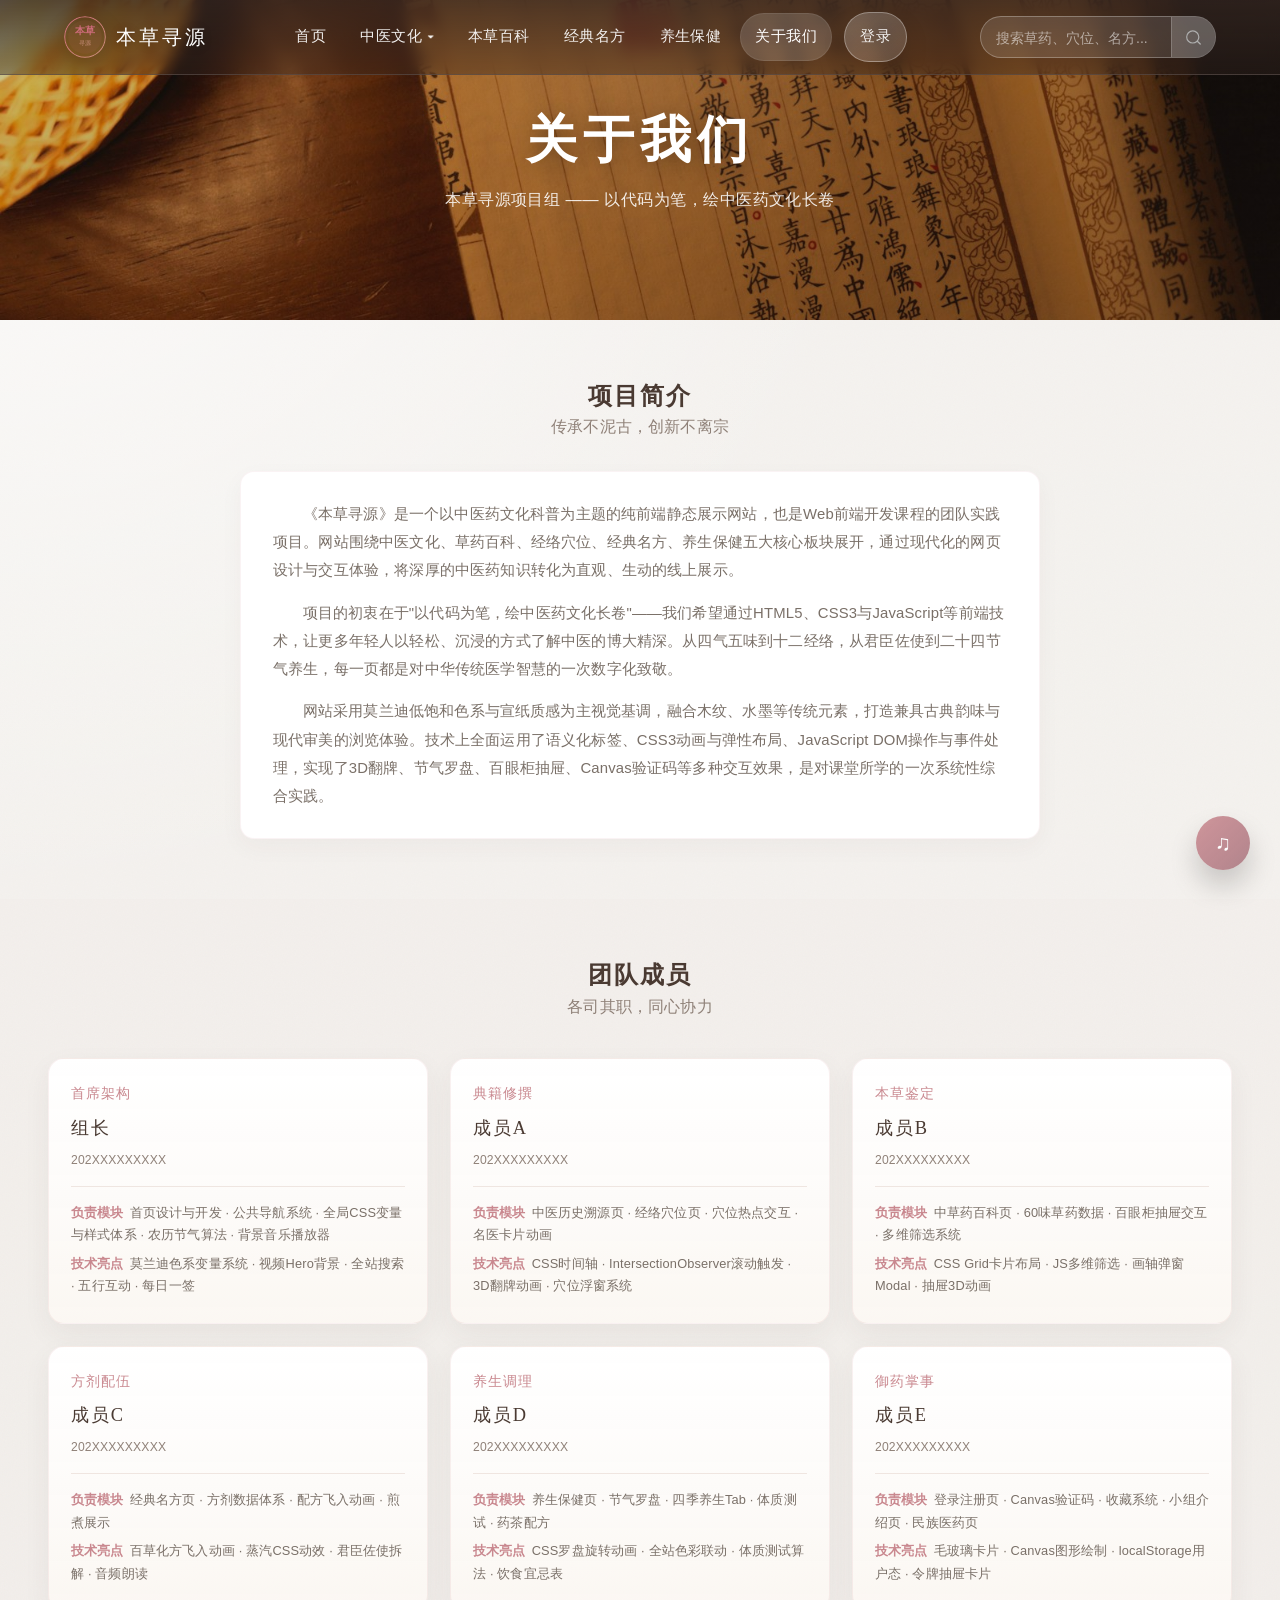
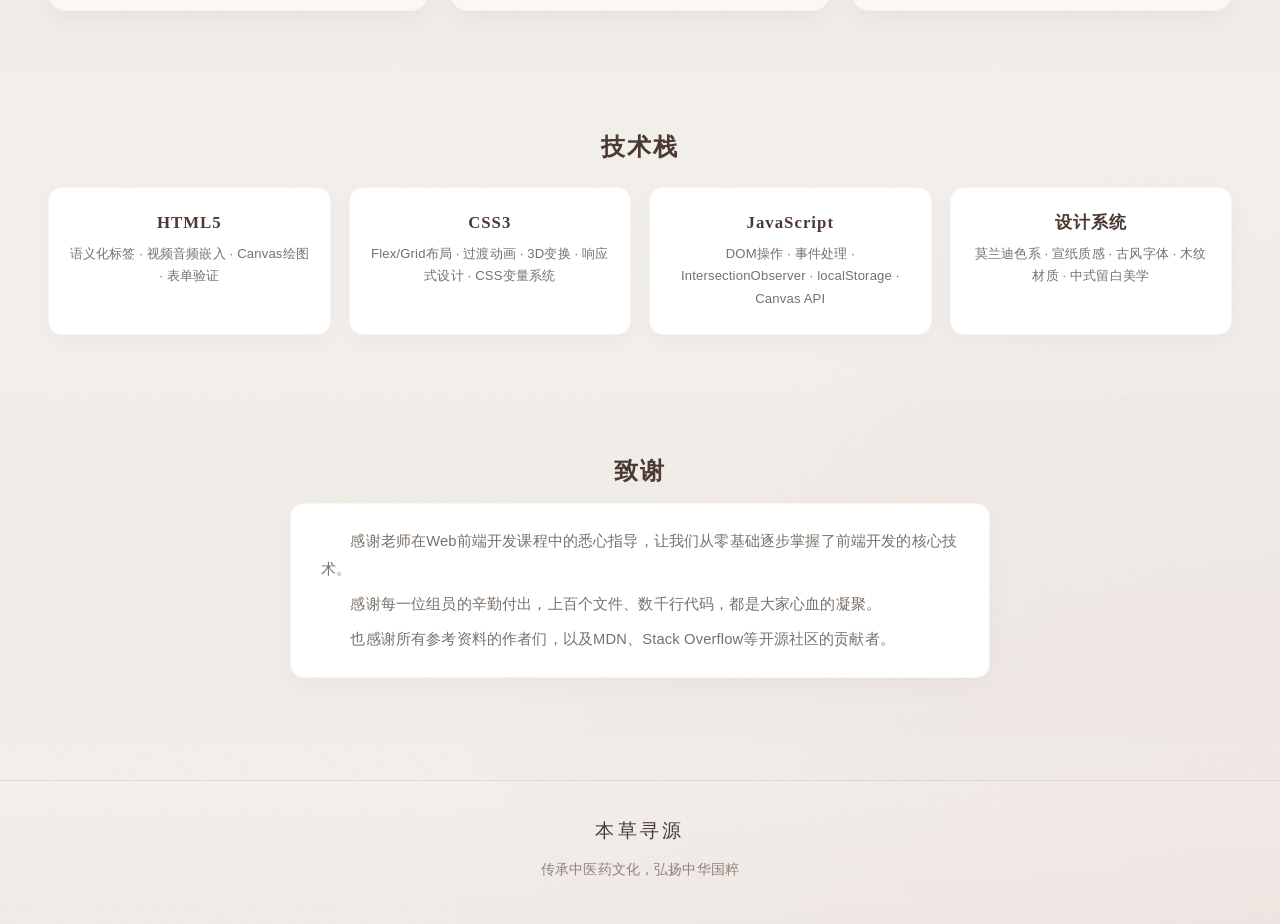
==== commit 2f0f9cdd: "@ feat: 全面优化网站交互与视觉 - 新增「关于我们」页面，项目简介+团队成员+技术栈 - 全站导航栏添加「关于我们」入口 - 本草百科：60味药材补齐真实图片路径，百眼柜重做为分类抽屉式 - " ====
--- a/about.html
+++ b/about.html
@@ -1,9 +1,9 @@
-<!DOCTYPE html>
+﻿<!DOCTYPE html>
 <html lang="zh-CN">
 <head>
   <meta charset="UTF-8">
   <meta name="viewport" content="width=device-width, initial-scale=1.0">
-  <title>小组介绍 - 本草寻源</title>
+  <title>关于我们 - 本草寻源</title>
   <link rel="stylesheet" href="css/common.css">
   <link rel="stylesheet" href="css/about.css">
 </head>
@@ -29,6 +29,7 @@
           <li><a href="herbs.html">本草百科</a></li>
           <li><a href="prescription.html">经典名方</a></li>
           <li><a href="wellness.html">养生保健</a></li>
+          <li><a href="about.html" class="nav-active">关于我们</a></li>
           <li><a href="login.html" class="nav-login">登录</a></li>
         </ul>
       </nav>
@@ -39,190 +40,77 @@
     </div>
   </header>
 
-  <!-- 太医院横幅 -->
+  <!-- 页面横幅 -->
   <section class="banner banner-about">
     <div class="banner-bg"></div>
     <div class="banner-content">
-      <h1>太医院 · 本草寻源项目组</h1>
-    <p>以本草、经络、养生与经典方剂为主线的中医药文化展示站点</p>
+      <h1>关于我们</h1>
+      <p>本草寻源项目组 —— 以代码为笔，绘中医药文化长卷</p>
     </div>
   </section>
 
   <!-- 项目简介 -->
-  <section class="project-intro">
+  <section class="about-intro">
     <div class="container">
-      <h2 class="section-title" style="text-align:center;">项目概述</h2>
+      <h2 class="section-title" style="text-align:center;">项目简介</h2>
+      <p class="section-desc" style="text-align:center;color:var(--color-dust);margin-bottom:28px;">
+        传承不泥古，创新不离宗
+      </p>
       <div class="intro-card">
-        <p>《本草寻源》是一个以中医药文化科普为主题的纯前端静态网站。网站以莫兰迪色系为视觉主调，结合宣纸质感背景，打造"低饱和·高级感·温柔"的中国风格调。</p>
-        <p>网站共包含8个页面：首页、中医历史、草药百科、经络穴位、经典名方、养生保健、用户登录及小组介绍。技术上全面运用HTML5语义化标签、CSS3动画与弹性布局、JavaScript DOM操作与事件处理，实现了视频背景、节气罗盘、飞入动画、Canvas验证码等多种交互效果。</p>
-        <p>技术栈：HTML5 + CSS3 + JavaScript（纯前端，无后端数据库）</p>
+        <p>《本草寻源》是一个以中医药文化科普为主题的纯前端静态展示网站，也是Web前端开发课程的团队实践项目。网站围绕中医文化、草药百科、经络穴位、经典名方、养生保健五大核心板块展开，通过现代化的网页设计与交互体验，将深厚的中医药知识转化为直观、生动的线上展示。</p>
+        <p>项目的初衷在于"以代码为笔，绘中医药文化长卷"——我们希望通过HTML5、CSS3与JavaScript等前端技术，让更多年轻人以轻松、沉浸的方式了解中医的博大精深。从四气五味到十二经络，从君臣佐使到二十四节气养生，每一页都是对中华传统医学智慧的一次数字化致敬。</p>
+        <p>网站采用莫兰迪低饱和色系与宣纸质感为主视觉基调，融合木纹、水墨等传统元素，打造兼具古典韵味与现代审美的浏览体验。技术上全面运用了语义化标签、CSS3动画与弹性布局、JavaScript DOM操作与事件处理，实现了3D翻牌、节气罗盘、百眼柜抽屉、Canvas验证码等多种交互效果，是对课堂所学的一次系统性综合实践。</p>
       </div>
     </div>
   </section>
 
-  <!-- 御医名录令牌卡片阵列（Grid 3×2） -->
+  <!-- 团队成员 -->
   <section class="team-section">
     <div class="container">
-      <h2 class="section-title" style="text-align:center;">御医名录</h2>
-      <p class="section-desc" style="text-align:center;color:var(--color-dust);margin-bottom:32px;">
-        太医院令牌 · 悬停查看详情
+      <h2 class="section-title" style="text-align:center;">团队成员</h2>
+      <p class="section-desc" style="text-align:center;color:var(--color-dust);margin-bottom:36px;">
+        各司其职，同心协力
       </p>
 
-      <div class="member-grid">
-
-        <!-- 成员1：组长 -->
-        <div class="member-card">
-          <div class="card-ribbon">太医院</div>
-          <div class="card-front">
-            <div class="member-avatar">
-              <span class="avatar-initial">首</span>
-            </div>
-            <div class="member-title">首席架构御医</div>
-            <div class="member-name">组长</div>
-          </div>
-          <div class="card-drawer">
-            <div class="drawer-item"><span>学号：</span>202XXXXXXXXX</div>
-            <div class="drawer-item"><span>负责：</span>首页 + 公共导航 + 全局样式系统</div>
-            <div class="drawer-item"><span>技术：</span>莫兰迪色系变量系统、视频Hero背景、农历节气JS、古乐播放器、全站搜索</div>
-          </div>
-        </div>
-
-        <!-- 成员2 -->
-        <div class="member-card">
-          <div class="card-ribbon">太医院</div>
-          <div class="card-front">
-            <div class="member-avatar">
-              <span class="avatar-initial">典</span>
-            </div>
-            <div class="member-title">典籍修撰御医</div>
-            <div class="member-name">成员A</div>
-          </div>
-          <div class="card-drawer">
-            <div class="drawer-item"><span>学号：</span>202XXXXXXXXX</div>
-            <div class="drawer-item"><span>负责：</span>中医历史页 + 经络穴位页</div>
-            <div class="drawer-item"><span>技术：</span>CSS时间轴、IntersectionObserver滚动触发、3D翻牌名医卡片、穴位热点图</div>
-          </div>
-        </div>
-
-        <!-- 成员3 -->
-        <div class="member-card">
-          <div class="card-ribbon">太医院</div>
-          <div class="card-front">
-            <div class="member-avatar">
-              <span class="avatar-initial">首</span>
-            </div>
-            <div class="member-title">本草鉴定御医</div>
-            <div class="member-name">成员B</div>
-          </div>
-          <div class="card-drawer">
-            <div class="drawer-item"><span>学号：</span>202XXXXXXXXX</div>
-            <div class="drawer-item"><span>负责：</span>中草药百科页</div>
-            <div class="drawer-item"><span>技术：</span>淘宝卡片风格设计、24种草药数据录入、多维JS筛选、画轴弹窗Modal</div>
-          </div>
-        </div>
-
-        <!-- 成员4 -->
-        <div class="member-card">
-          <div class="card-ribbon">太医院</div>
-          <div class="card-front">
-            <div class="member-avatar">
-              <span class="avatar-initial">典</span>
-            </div>
-            <div class="member-title">方剂配伍御医</div>
-            <div class="member-name">成员C</div>
-          </div>
-          <div class="card-drawer">
-            <div class="drawer-item"><span>学号：</span>202XXXXXXXXX</div>
-            <div class="drawer-item"><span>负责：</span>经典名方页</div>
-            <div class="drawer-item"><span>技术：</span>百草化方飞入动画、蒸汽CSS动效、成品揭晓、配方数据</div>
-          </div>
-        </div>
-
-        <!-- 成员5 -->
-        <div class="member-card">
-          <div class="card-ribbon">太医院</div>
-          <div class="card-front">
-            <div class="member-avatar">
-              <span class="avatar-initial">首</span>
-            </div>
-            <div class="member-title">养生调理御医</div>
-            <div class="member-name">成员D</div>
-          </div>
-          <div class="card-drawer">
-            <div class="drawer-item"><span>学号：</span>202XXXXXXXXX</div>
-            <div class="drawer-item"><span>负责：</span>养生保健页</div>
-            <div class="drawer-item"><span>技术：</span>节气罗盘CSS动画、全站色彩联动、体质测试、四季养生Tab</div>
-          </div>
-        </div>
-
-        <!-- 成员6 -->
-        <div class="member-card">
-          <div class="card-ribbon">太医院</div>
-          <div class="card-front">
-            <div class="member-avatar">
-              <span class="avatar-initial">典</span>
-            </div>
-            <div class="member-title">御药房掌事御医</div>
-            <div class="member-name">成员E</div>
-          </div>
-          <div class="card-drawer">
-            <div class="drawer-item"><span>学号：</span>202XXXXXXXXX</div>
-            <div class="drawer-item"><span>负责：</span>登录页 + 小组介绍页</div>
-            <div class="drawer-item"><span>技术：</span>毛玻璃卡片、Canvas验证码、localStorage登录态、御医令牌抽屉卡片</div>
-          </div>
-        </div>
-
+      <div class="member-grid" id="member-grid">
+        <!-- JS动态渲染 -->
       </div>
     </div>
   </section>
 
-  <!-- 技术自查清单 -->
-  <section class="checklist-section">
+  <!-- 技术栈 -->
+  <section class="tech-section">
     <div class="container">
-      <h2 class="section-title" style="text-align:center;margin-bottom:24px;">技术自查清单</h2>
-      <div class="table-wrapper">
-        <table>
-          <thead>
-            <tr><th>技术项</th><th>落地位置</th><th>状态</th></tr>
-          </thead>
-          <tbody>
-            <tr><td>position:fixed 固定导航栏</td><td>common.css #nav-header</td><td>&#10004; 已实现</td></tr>
-            <tr><td>JS二级下拉菜单</td><td>nav.js</td><td>&#10004; 已实现</td></tr>
-            <tr><td>图文混排 float / flex</td><td>首页、历史页、经络页、养生页</td><td>&#10004; 已实现</td></tr>
-            <tr><td>HTML5 &lt;audio&gt;</td><td>全站古琴播放器、名方朗读</td><td>&#10004; 已实现</td></tr>
-            <tr><td>HTML5 &lt;video&gt; / CSS动画替代</td><td>首页Hero区CSS水墨动画 + 经络教学视频区</td><td>&#10004; 已实现（CSS动画）</td></tr>
-            <tr><td>HTML &lt;form&gt; 表单</td><td>登录页（admin/admin）</td><td>&#10004; 已实现</td></tr>
-            <tr><td>&lt;table&gt; 表格</td><td>典籍对比表、配伍分析表、饮食宜忌表、穴位对照表</td><td>&#10004; 已实现</td></tr>
-            <tr><td>&lt;ul&gt;/&lt;ol&gt; 列表</td><td>导航菜单、收藏夹</td><td>&#10004; 已实现</td></tr>
-            <tr><td>CSS盒模型</td><td>卡片设计、全站间距</td><td>&#10004; 已实现</td></tr>
-            <tr><td>CSS3过渡与动画</td><td>卡片hover、3D翻牌、飞入动画、蒸汽动画</td><td>&#10004; 已实现</td></tr>
-            <tr><td>JS DOM操作</td><td>筛选、弹窗、Tab切换、节气罗盘</td><td>&#10004; 已实现</td></tr>
-            <tr><td>JS事件处理</td><td>点击、悬停、滚动(IntersectionObserver)、表单提交</td><td>&#10004; 已实现</td></tr>
-            <tr><td>Canvas图形绘制</td><td>登录页验证码</td><td>&#10004; 已实现</td></tr>
-            <tr><td>代码注释 ≥ 20%</td><td>全部JS文件</td><td>&#10004; 已满足</td></tr>
-          </tbody>
-        </table>
+      <h2 class="section-title" style="text-align:center;margin-bottom:24px;">技术栈</h2>
+      <div class="tech-grid">
+        <div class="tech-card">
+          <h3>HTML5</h3>
+          <p>语义化标签 · 视频音频嵌入 · Canvas绘图 · 表单验证</p>
+        </div>
+        <div class="tech-card">
+          <h3>CSS3</h3>
+          <p>Flex/Grid布局 · 过渡动画 · 3D变换 · 响应式设计 · CSS变量系统</p>
+        </div>
+        <div class="tech-card">
+          <h3>JavaScript</h3>
+          <p>DOM操作 · 事件处理 · IntersectionObserver · localStorage · Canvas API</p>
+        </div>
+        <div class="tech-card">
+          <h3>设计系统</h3>
+          <p>莫兰迪色系 · 宣纸质感 · 古风字体 · 木纹材质 · 中式留白美学</p>
+        </div>
       </div>
     </div>
   </section>
 
-  <!-- 素材参考 -->
-  <section class="reference-section">
+  <!-- 致谢 -->
+  <section class="thanks-section">
     <div class="container">
-      <h2 class="section-title" style="text-align:center;margin-bottom:16px;">素材与参考文献</h2>
-      <div class="ref-list">
-        <p><strong>学术参考：</strong></p>
-        <ul>
-          <li>高学敏.《中药学》. 中国中医药出版社</li>
-          <li>沈雪勇.《经络腧穴学》. 中国中医药出版社</li>
-          <li>李冀.《方剂学》. 中国中医药出版社</li>
-          <li>王琦.《中医体质学》. 人民卫生出版社</li>
-        </ul>
-        <p style="margin-top:12px;"><strong>技术参考：</strong></p>
-        <ul>
-          <li>黑马程序员.《HTML+CSS+JavaScript网页制作案例教程（第2版）》</li>
-          <li>MDN Web Docs — developer.mozilla.org</li>
-        </ul>
+      <h2 class="section-title" style="text-align:center;margin-bottom:16px;">致谢</h2>
+      <div class="thanks-card">
+        <p>感谢老师在Web前端开发课程中的悉心指导，让我们从零基础逐步掌握了前端开发的核心技术。</p>
+        <p>感谢每一位组员的辛勤付出，上百个文件、数千行代码，都是大家心血的凝聚。</p>
+        <p>也感谢所有参考资料的作者们，以及MDN、Stack Overflow等开源社区的贡献者。</p>
       </div>
     </div>
   </section>
@@ -233,10 +121,55 @@
   </footer>
 
   <div id="music-player">
-    <audio id="bgm" loop preload="none"></audio>
+    <audio id="bgm" loop preload="none">
+      <source src="music/bencaogangmu.webm" type="audio/webm">
+    </audio>
     <div id="jade-icon" class="paused" title="点击播放/暂停背景音乐">&#9835;</div>
   </div>
 
   <script src="javascript/nav.js"></script>
+  <script>
+    (function() {
+      'use strict';
+
+      var members = [
+        { name:'组长', role:'首席架构', id:'202XXXXXXXXX',
+          duties:'首页设计与开发 · 公共导航系统 · 全局CSS变量与样式体系 · 农历节气算法 · 背景音乐播放器',
+          tech:'莫兰迪色系变量系统 · 视频Hero背景 · 全站搜索 · 五行互动 · 每日一签' },
+        { name:'成员A', role:'典籍修撰', id:'202XXXXXXXXX',
+          duties:'中医历史溯源页 · 经络穴位页 · 穴位热点交互 · 名医卡片动画',
+          tech:'CSS时间轴 · IntersectionObserver滚动触发 · 3D翻牌动画 · 穴位浮窗系统' },
+        { name:'成员B', role:'本草鉴定', id:'202XXXXXXXXX',
+          duties:'中草药百科页 · 60味草药数据 · 百眼柜抽屉交互 · 多维筛选系统',
+          tech:'CSS Grid卡片布局 · JS多维筛选 · 画轴弹窗Modal · 抽屉3D动画' },
+        { name:'成员C', role:'方剂配伍', id:'202XXXXXXXXX',
+          duties:'经典名方页 · 方剂数据体系 · 配方飞入动画 · 煎煮展示',
+          tech:'百草化方飞入动画 · 蒸汽CSS动效 · 君臣佐使拆解 · 音频朗读' },
+        { name:'成员D', role:'养生调理', id:'202XXXXXXXXX',
+          duties:'养生保健页 · 节气罗盘 · 四季养生Tab · 体质测试 · 药茶配方',
+          tech:'CSS罗盘旋转动画 · 全站色彩联动 · 体质测试算法 · 饮食宜忌表' },
+        { name:'成员E', role:'御药掌事', id:'202XXXXXXXXX',
+          duties:'登录注册页 · Canvas验证码 · 收藏系统 · 小组介绍页 · 民族医药页',
+          tech:'毛玻璃卡片 · Canvas图形绘制 · localStorage用户态 · 令牌抽屉卡片' }
+      ];
+
+      var grid = document.getElementById('member-grid');
+      if (!grid) return;
+
+      var html = '';
+      members.forEach(function(m) {
+        html += '<div class="member-card">';
+        html += '  <div class="member-role">' + m.role + '</div>';
+        html += '  <div class="member-name">' + m.name + '</div>';
+        html += '  <div class="member-id">' + m.id + '</div>';
+        html += '  <div class="member-detail">';
+        html += '    <div class="detail-line"><span>负责模块</span>' + m.duties + '</div>';
+        html += '    <div class="detail-line"><span>技术亮点</span>' + m.tech + '</div>';
+        html += '  </div>';
+        html += '</div>';
+      });
+      grid.innerHTML = html;
+    })();
+  </script>
 </body>
 </html>
--- a/css/common.css
+++ b/css/common.css
@@ -153,15 +153,15 @@
   transition: background 0.35s ease, box-shadow 0.35s ease, backdrop-filter 0.35s ease;
   padding: 0;
   background: linear-gradient(180deg, rgba(52, 38, 33, 0.78), rgba(52, 38, 33, 0.42));
-  backdrop-filter: blur(18px) saturate(1.18);
-  -webkit-backdrop-filter: blur(18px) saturate(1.18);
+  backdrop-filter: blur(8px) saturate(1.08);
+  -webkit-backdrop-filter: blur(8px) saturate(1.08);
   border-bottom: 1px solid rgba(255, 255, 255, 0.12);
 }
 
 #nav-header.scrolled {
   background: rgba(49, 34, 30, 0.9);
-  backdrop-filter: blur(22px) saturate(1.08);
-  -webkit-backdrop-filter: blur(22px) saturate(1.08);
+  backdrop-filter: blur(10px) saturate(1.04);
+  -webkit-backdrop-filter: blur(10px) saturate(1.04);
   box-shadow: 0 14px 30px rgba(0, 0, 0, 0.12);
   border-bottom: 1px solid rgba(255, 255, 255, 0.12);
 }
@@ -276,8 +276,8 @@
   top: 100%;
   left: 0;
   background: rgba(55, 35, 30, 0.94);
-  backdrop-filter: blur(16px);
-  -webkit-backdrop-filter: blur(16px);
+  backdrop-filter: blur(8px);
+  -webkit-backdrop-filter: blur(8px);
   border-radius: 16px;
   min-width: 168px;
   overflow: hidden;
@@ -307,20 +307,27 @@
 .nav-search {
   position: relative;
   display: flex;
-  align-items: center;
+  align-items: stretch;
   flex-shrink: 0;
+  height: 42px;
+  overflow: hidden;
+  border: 1px solid rgba(255, 255, 255, 0.28);
+  border-radius: 999px;
+  background: rgba(255, 255, 255, 0.12);
 }
 
 .nav-search input {
   width: 190px;
-  padding: 9px 15px;
-  border: 1px solid rgba(255, 255, 255, 0.28);
-  border-radius: 999px 0 0 999px;
-  background: rgba(255, 255, 255, 0.12);
+  height: 42px;
+  padding: 0 15px;
+  border: 0;
+  border-radius: 0;
+  background: transparent;
   color: #fff;
   font-size: 0.88em;
   outline: none;
   transition: all 0.3s;
+  box-sizing: border-box;
 }
 
 .nav-search input::placeholder {
@@ -330,17 +337,16 @@
 .nav-search input:focus {
   width: 236px;
   background: rgba(255, 255, 255, 0.2);
-  border-color: rgba(255, 255, 255, 0.5);
-  box-shadow: 0 0 0 4px rgba(255, 255, 255, 0.08);
+  box-shadow: inset 0 0 0 1px rgba(255, 255, 255, 0.12);
 }
 
 .nav-search button {
   width: 44px;
-  height: 40px;
+  height: 42px;
   padding: 0;
-  border: 1px solid rgba(255, 255, 255, 0.28);
-  border-left: none;
-  border-radius: 0 999px 999px 0;
+  border: 0;
+  border-left: 1px solid rgba(255, 255, 255, 0.18);
+  border-radius: 0;
   background: rgba(255, 255, 255, 0.18);
   cursor: pointer;
   font-size: 0;
@@ -349,11 +355,11 @@
   background-position: center;
   background-size: 17px 17px;
   transition: background 0.3s, transform 0.3s;
+  box-sizing: border-box;
 }
 
 .nav-search button:hover {
   background: rgba(255, 255, 255, 0.3);
-  transform: translateY(-1px);
 }
 
 .search-dropdown {
@@ -424,8 +430,8 @@
   height: 54px;
   border-radius: 50%;
   background: linear-gradient(135deg, rgba(201, 136, 143, 0.88), rgba(164, 111, 120, 0.84));
-  backdrop-filter: blur(8px);
-  -webkit-backdrop-filter: blur(8px);
+  backdrop-filter: blur(4px);
+  -webkit-backdrop-filter: blur(4px);
   box-shadow: 0 16px 28px rgba(0, 0, 0, 0.18);
   display: flex;
   align-items: center;
@@ -467,7 +473,7 @@
   border-top: 1px solid rgba(196, 164, 148, 0.26);
   padding: 32px 20px 36px;
   text-align: center;
-  margin-top: var(--spacing-section);
+  margin-top: 42px;
 }
 
 .site-footer .footer-brand {
@@ -497,6 +503,19 @@
   transition: all 0.3s ease;
   letter-spacing: 0.05em;
   font-weight: 500;
+  position: relative;
+  overflow: hidden;
+}
+
+.btn::after {
+  content: "";
+  position: absolute;
+  inset: -1px auto -1px -35%;
+  width: 34%;
+  background: linear-gradient(90deg, rgba(255, 255, 255, 0), rgba(255, 255, 255, 0.28), rgba(255, 255, 255, 0));
+  transform: skewX(-20deg) translateX(-150%);
+  transition: transform 0.55s ease;
+  pointer-events: none;
 }
 
 .btn-primary {
@@ -519,6 +538,10 @@
 .btn-outline:hover {
   background: var(--color-rose);
   color: #fff;
+}
+
+.btn:hover::after {
+  transform: skewX(-20deg) translateX(420%);
 }
 
 .card {
@@ -663,7 +686,7 @@
   z-index: 0;
   background-size: cover;
   background-position: center;
-  transform: scale(1.03);
+  transform: none;
 }
 
 .banner-history .banner-bg {
@@ -716,6 +739,49 @@
   max-width: 720px;
   margin-left: auto;
   margin-right: auto;
+}
+
+.reveal-on-scroll {
+  opacity: 0;
+  transform: translateY(34px) scale(0.98);
+  transition:
+    opacity 0.8s ease,
+    transform 0.8s cubic-bezier(0.2, 0.72, 0.2, 1);
+  transition-delay: var(--reveal-delay, 0ms);
+  will-change: opacity, transform;
+}
+
+.reveal-on-scroll[data-reveal="left"] {
+  transform: translateX(-42px) scale(0.98);
+}
+
+.reveal-on-scroll[data-reveal="right"] {
+  transform: translateX(42px) scale(0.98);
+}
+
+.reveal-on-scroll[data-reveal="zoom"] {
+  transform: translateY(24px) scale(0.92);
+}
+
+.reveal-on-scroll.is-visible {
+  opacity: 1;
+  transform: translate3d(0, 0, 0) scale(1);
+}
+
+@media (prefers-reduced-motion: reduce) {
+  .banner-bg {
+    animation: none;
+  }
+
+  .reveal-on-scroll {
+    opacity: 1;
+    transform: none;
+    transition: none;
+  }
+
+  .btn::after {
+    display: none;
+  }
 }
 
 @media (max-width: 768px) {
--- a/css/about.css
+++ b/css/about.css
@@ -1,209 +1,182 @@
 /* ============================================================
- * about.css - 项目介绍页样式
+ * about.css - 关于我们页样式
  * ============================================================ */
 
-.project-intro,
-.checklist-section {
-  padding: 78px 0;
-}
-
-.team-section,
-.reference-section {
-  padding: 84px 0;
-  background:
-    linear-gradient(180deg, rgba(255, 255, 255, 0.12), rgba(255, 255, 255, 0)),
-    rgba(222, 200, 196, 0.08);
+/* === 项目简介 === */
+.about-intro {
+  padding: 60px 0;
 }
 
 .intro-card {
-  background: linear-gradient(180deg, rgba(255, 255, 255, 0.98), rgba(255, 252, 249, 0.92));
-  border: 1px solid rgba(201, 136, 143, 0.14);
-  border-radius: 24px;
-  padding: 34px 36px;
-  max-width: 860px;
-  margin: 28px auto 0;
-  box-shadow: 0 18px 42px rgba(74, 58, 50, 0.08);
-  position: relative;
-  overflow: hidden;
-}
-
-.intro-card::before {
-  content: "";
-  position: absolute;
-  inset: 0 auto 0 0;
-  width: 5px;
-  background: linear-gradient(180deg, var(--color-rose), rgba(196, 164, 148, 0.45));
-}
-
-.intro-card::after {
-  content: "";
-  position: absolute;
-  top: -42px;
-  right: -30px;
-  width: 160px;
-  height: 160px;
-  border-radius: 50%;
-  background: radial-gradient(circle, rgba(201, 136, 143, 0.1), transparent 68%);
+  max-width: 800px;
+  margin: 0 auto;
+  background: #fff;
+  border-radius: 14px;
+  padding: 28px 32px;
+  border: 1px solid rgba(201,136,143,0.1);
+  box-shadow: 0 8px 24px rgba(74,58,50,0.04);
 }
 
 .intro-card p {
-  color: #786c64;
-  line-height: var(--line-height);
-  margin-bottom: 12px;
+  font-size: 0.93em;
+  color: #7a7068;
+  line-height: 1.9;
   text-indent: 2em;
-  font-size: 0.96em;
-  position: relative;
-  z-index: 1;
+  margin-bottom: 14px;
 }
 
 .intro-card p:last-child {
   margin-bottom: 0;
 }
 
+/* === 团队成员卡片 === */
+.team-section {
+  padding: 60px 0;
+  background: rgba(222,200,196,0.06);
+}
+
 .member-grid {
   display: grid;
   grid-template-columns: repeat(3, 1fr);
-  gap: 28px;
-  max-width: 1040px;
-  margin: 0 auto;
+  gap: 22px;
 }
 
 .member-card {
-  background: linear-gradient(180deg, rgba(255, 255, 255, 0.97), rgba(255, 252, 249, 0.92));
-  border: 1px solid rgba(201, 136, 143, 0.15);
-  border-radius: 22px;
-  overflow: hidden;
-  transition: transform 0.3s ease, box-shadow 0.3s ease;
-  box-shadow: 0 16px 34px rgba(74, 58, 50, 0.06);
+  background: linear-gradient(180deg, rgba(255,255,255,0.98), rgba(251,247,243,0.95));
+  border-radius: 16px;
+  padding: 22px 22px 20px;
+  border: 1px solid rgba(201,136,143,0.12);
+  box-shadow: 0 10px 28px rgba(74,58,50,0.06);
+  transition: transform 0.35s, box-shadow 0.35s;
 }
 
 .member-card:hover {
-  transform: translateY(-8px);
-  box-shadow: 0 22px 44px rgba(74, 58, 50, 0.12);
+  transform: translateY(-4px);
+  box-shadow: 0 18px 36px rgba(74,58,50,0.1);
 }
 
-.card-ribbon {
-  display: block;
-  background: linear-gradient(90deg, var(--color-rose), #b27a82);
-  color: #fff;
-  text-align: center;
-  padding: 10px;
+.member-role {
   font-family: var(--font-title);
-  font-size: 0.88em;
-  letter-spacing: 0.25em;
-}
-
-.card-front {
-  padding: 28px 22px 18px;
-  text-align: center;
-}
-
-.member-avatar {
-  width: 78px;
-  height: 78px;
-  border-radius: 50%;
-  background: linear-gradient(180deg, rgba(196, 164, 148, 0.18), rgba(201, 136, 143, 0.08));
-  display: flex;
-  align-items: center;
-  justify-content: center;
-  font-size: 1.95em;
-  margin: 0 auto 14px;
-  border: 1px solid rgba(201, 136, 143, 0.18);
-  box-shadow: inset 0 1px 0 rgba(255, 255, 255, 0.55);
-}
-
-.member-title {
-  font-family: var(--font-title);
-  color: var(--color-dusk);
-  font-size: 0.9em;
-  letter-spacing: 0.06em;
-  margin-bottom: 6px;
+  font-size: 0.85em;
+  color: var(--color-rose);
+  letter-spacing: 0.08em;
+  margin-bottom: 4px;
 }
 
 .member-name {
   font-family: var(--font-title);
+  font-size: 1.15em;
   color: var(--color-deep);
-  font-size: 1.18em;
   letter-spacing: 0.1em;
+  margin-bottom: 3px;
 }
 
-.card-drawer {
-  max-height: 0;
-  overflow: hidden;
-  transition: max-height 0.5s ease, padding 0.3s ease;
-  background:
-    linear-gradient(180deg, rgba(255, 255, 255, 0.18), rgba(255, 255, 255, 0)),
-    rgba(222, 200, 196, 0.18);
-  padding: 0 22px;
-  border-top: 1px solid rgba(201, 136, 143, 0.1);
+.member-id {
+  font-size: 0.76em;
+  color: var(--color-dust);
+  margin-bottom: 14px;
 }
 
-.member-card:hover .card-drawer {
-  max-height: 220px;
-  padding: 16px 22px 18px;
+.member-detail {
+  text-align: left;
+  padding-top: 14px;
+  border-top: 1px solid rgba(196,164,148,0.25);
 }
 
-.drawer-item {
-  padding: 4px 0;
-  font-size: 0.86em;
-  color: #766a62;
+.detail-line {
+  font-size: 0.8em;
+  color: #7a7068;
+  line-height: 1.6;
+  margin-bottom: 6px;
+}
+
+.detail-line span {
+  color: var(--color-rose);
+  font-weight: 600;
+  margin-right: 6px;
+  white-space: nowrap;
+}
+
+/* === 技术栈 === */
+.tech-section {
+  padding: 60px 0;
+}
+
+.tech-grid {
+  display: grid;
+  grid-template-columns: repeat(4, 1fr);
+  gap: 18px;
+}
+
+.tech-card {
+  background: #fff;
+  border-radius: 14px;
+  padding: 24px 18px;
+  text-align: center;
+  border: 1px solid rgba(201,136,143,0.1);
+  box-shadow: 0 6px 20px rgba(74,58,50,0.04);
+  transition: transform 0.3s;
+}
+
+.tech-card:hover {
+  transform: translateY(-3px);
+}
+
+.tech-card h3 {
+  font-family: var(--font-title);
+  font-size: 1.05em;
+  color: var(--color-deep);
+  margin-bottom: 8px;
+  letter-spacing: 0.06em;
+}
+
+.tech-card p {
+  font-size: 0.82em;
+  color: #7a7068;
   line-height: 1.7;
 }
 
-.drawer-item span {
-  color: var(--color-rose);
-  font-weight: 600;
+/* === 致谢 === */
+.thanks-section {
+  padding: 60px 0;
+  background: rgba(222,200,196,0.06);
 }
 
-.checklist-section td:last-child {
-  color: #5a8a5a;
-  font-weight: 600;
+.thanks-card {
+  max-width: 700px;
+  margin: 0 auto;
+  background: #fff;
+  border-radius: 14px;
+  padding: 24px 30px;
+  border: 1px solid rgba(201,136,143,0.1);
+  box-shadow: 0 8px 24px rgba(74,58,50,0.04);
 }
 
-.ref-list {
-  max-width: 760px;
-  margin: 0 auto;
-  background: linear-gradient(180deg, rgba(255, 255, 255, 0.98), rgba(255, 252, 249, 0.92));
-  border: 1px solid rgba(201, 136, 143, 0.14);
-  border-radius: 24px;
-  padding: 28px 34px;
-  box-shadow: 0 18px 40px rgba(74, 58, 50, 0.07);
+.thanks-card p {
+  font-size: 0.92em;
+  color: #7a7068;
+  line-height: 1.85;
+  margin-bottom: 8px;
+  text-indent: 2em;
 }
 
-.ref-list p {
-  color: var(--color-deep);
-  margin-bottom: 8px;
-  font-size: 0.94em;
-  font-weight: 600;
+.thanks-card p:last-child {
+  margin-bottom: 0;
 }
 
-.ref-list ul {
-  list-style: disc;
-  padding-left: 24px;
-  margin-bottom: 8px;
+/* === 响应式 === */
+@media (max-width: 992px) {
+  .member-grid { grid-template-columns: repeat(2, 1fr); }
+  .tech-grid { grid-template-columns: repeat(2, 1fr); }
 }
-
-.ref-list ul li {
-  color: #786c64;
-  font-size: 0.92em;
-  line-height: 1.8;
+@media (max-width: 768px) {
+  .member-grid { grid-template-columns: 1fr 1fr; }
+  .tech-grid { grid-template-columns: repeat(2, 1fr); }
+  .about-intro, .team-section, .tech-section, .thanks-section { padding: 44px 0; }
 }
-
-@media (max-width: 768px) {
-  .member-grid {
-    grid-template-columns: repeat(2, 1fr);
-    gap: 20px;
-  }
-
-  .intro-card,
-  .ref-list {
-    padding: 24px 22px;
-    border-radius: 20px;
-  }
+@media (max-width: 480px) {
+  .member-grid { grid-template-columns: 1fr; }
+  .tech-grid { grid-template-columns: 1fr; }
+  .member-card { padding: 18px 14px 16px; }
+  .intro-card { padding: 20px 18px; }
 }
-
-@media (max-width: 480px) {
-  .member-grid {
-    grid-template-columns: 1fr;
-  }
-}
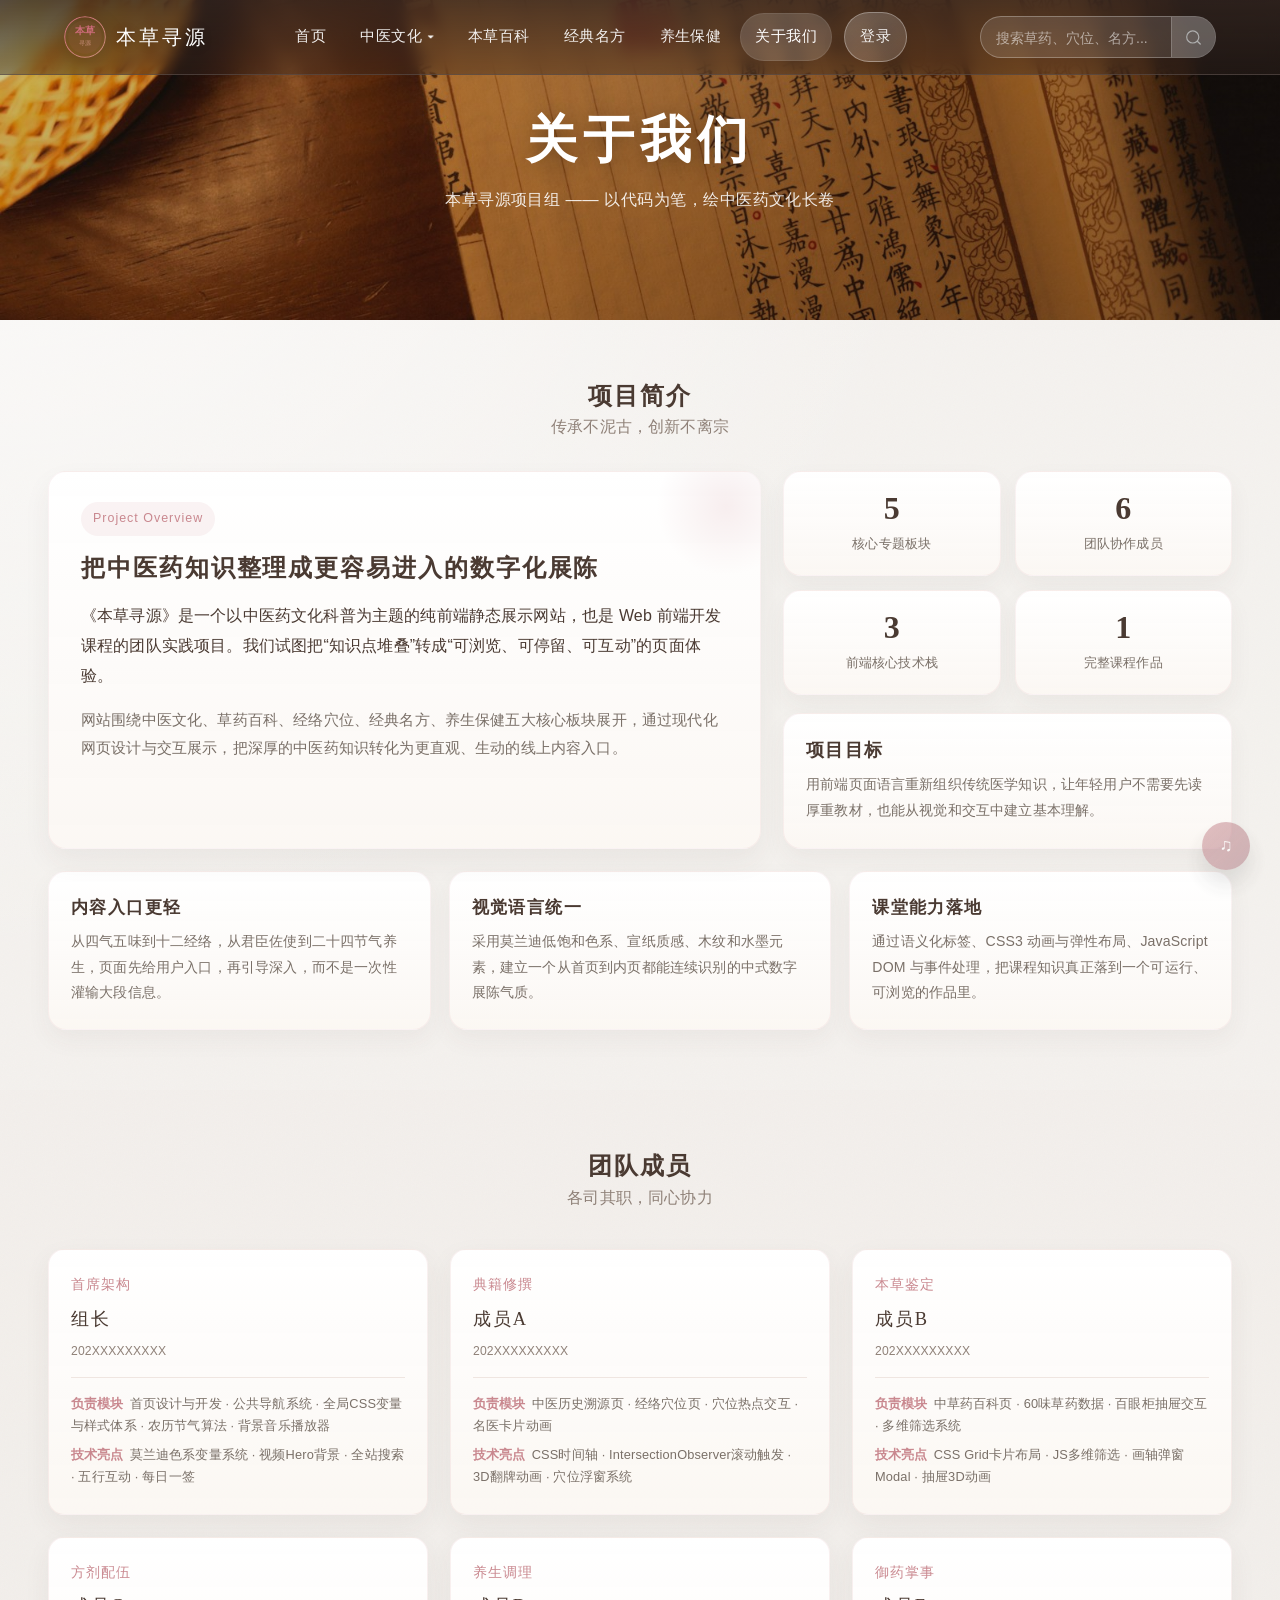
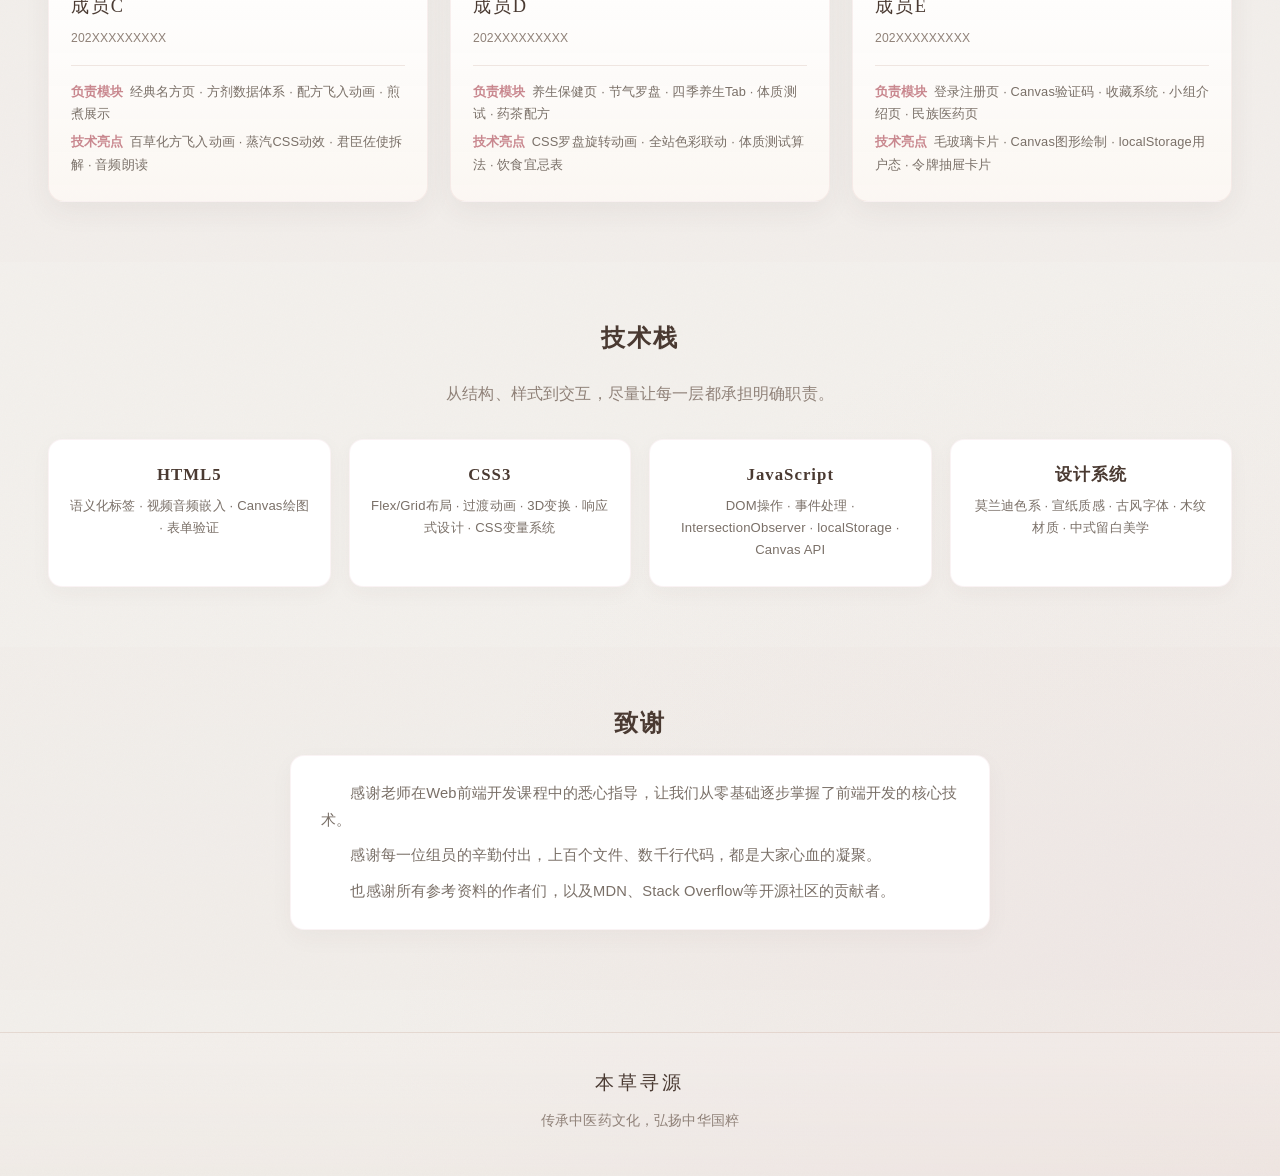
==== commit 7269d2e1: "@ style: 优化首页Hero区、关于我们页及全站样式统一 - 首页Hero区重构：新增badge标签、描述文字、磨砂玻璃信息栏 - 首页全局section间距与标题装饰线统一 - 关于我们页重构" ====
--- a/about.html
+++ b/about.html
@@ -4,8 +4,8 @@
   <meta charset="UTF-8">
   <meta name="viewport" content="width=device-width, initial-scale=1.0">
   <title>关于我们 - 本草寻源</title>
-  <link rel="stylesheet" href="css/common.css">
-  <link rel="stylesheet" href="css/about.css">
+  <link rel="stylesheet" href="css/common.css?v=20260608">
+  <link rel="stylesheet" href="css/about.css?v=20260609">
 </head>
 <body>
 
@@ -56,10 +56,53 @@
       <p class="section-desc" style="text-align:center;color:var(--color-dust);margin-bottom:28px;">
         传承不泥古，创新不离宗
       </p>
-      <div class="intro-card">
-        <p>《本草寻源》是一个以中医药文化科普为主题的纯前端静态展示网站，也是Web前端开发课程的团队实践项目。网站围绕中医文化、草药百科、经络穴位、经典名方、养生保健五大核心板块展开，通过现代化的网页设计与交互体验，将深厚的中医药知识转化为直观、生动的线上展示。</p>
-        <p>项目的初衷在于"以代码为笔，绘中医药文化长卷"——我们希望通过HTML5、CSS3与JavaScript等前端技术，让更多年轻人以轻松、沉浸的方式了解中医的博大精深。从四气五味到十二经络，从君臣佐使到二十四节气养生，每一页都是对中华传统医学智慧的一次数字化致敬。</p>
-        <p>网站采用莫兰迪低饱和色系与宣纸质感为主视觉基调，融合木纹、水墨等传统元素，打造兼具古典韵味与现代审美的浏览体验。技术上全面运用了语义化标签、CSS3动画与弹性布局、JavaScript DOM操作与事件处理，实现了3D翻牌、节气罗盘、百眼柜抽屉、Canvas验证码等多种交互效果，是对课堂所学的一次系统性综合实践。</p>
+      <div class="intro-layout">
+        <article class="intro-card intro-card-lead">
+          <span class="intro-kicker">Project Overview</span>
+          <h3>把中医药知识整理成更容易进入的数字化展陈</h3>
+          <p class="intro-lead">《本草寻源》是一个以中医药文化科普为主题的纯前端静态展示网站，也是 Web 前端开发课程的团队实践项目。我们试图把“知识点堆叠”转成“可浏览、可停留、可互动”的页面体验。</p>
+          <p>网站围绕中医文化、草药百科、经络穴位、经典名方、养生保健五大核心板块展开，通过现代化网页设计与交互展示，把深厚的中医药知识转化为更直观、生动的线上内容入口。</p>
+        </article>
+
+        <aside class="overview-panel">
+          <div class="overview-stat-grid">
+            <div class="overview-stat">
+              <strong>5</strong>
+              <span>核心专题板块</span>
+            </div>
+            <div class="overview-stat">
+              <strong>6</strong>
+              <span>团队协作成员</span>
+            </div>
+            <div class="overview-stat">
+              <strong>3</strong>
+              <span>前端核心技术栈</span>
+            </div>
+            <div class="overview-stat">
+              <strong>1</strong>
+              <span>完整课程作品</span>
+            </div>
+          </div>
+          <div class="overview-note">
+            <h3>项目目标</h3>
+            <p>用前端页面语言重新组织传统医学知识，让年轻用户不需要先读厚重教材，也能从视觉和交互中建立基本理解。</p>
+          </div>
+        </aside>
+      </div>
+
+      <div class="principles-grid">
+        <article class="principle-card">
+          <h3>内容入口更轻</h3>
+          <p>从四气五味到十二经络，从君臣佐使到二十四节气养生，页面先给用户入口，再引导深入，而不是一次性灌输大段信息。</p>
+        </article>
+        <article class="principle-card">
+          <h3>视觉语言统一</h3>
+          <p>采用莫兰迪低饱和色系、宣纸质感、木纹和水墨元素，建立一个从首页到内页都能连续识别的中式数字展陈气质。</p>
+        </article>
+        <article class="principle-card">
+          <h3>课堂能力落地</h3>
+          <p>通过语义化标签、CSS3 动画与弹性布局、JavaScript DOM 与事件处理，把课程知识真正落到一个可运行、可浏览的作品里。</p>
+        </article>
       </div>
     </div>
   </section>
@@ -82,6 +125,9 @@
   <section class="tech-section">
     <div class="container">
       <h2 class="section-title" style="text-align:center;margin-bottom:24px;">技术栈</h2>
+      <p class="section-desc tech-desc" style="text-align:center;color:var(--color-dust);margin-bottom:30px;">
+        从结构、样式到交互，尽量让每一层都承担明确职责。
+      </p>
       <div class="tech-grid">
         <div class="tech-card">
           <h3>HTML5</h3>
@@ -127,7 +173,7 @@
     <div id="jade-icon" class="paused" title="点击播放/暂停背景音乐">&#9835;</div>
   </div>
 
-  <script src="javascript/nav.js"></script>
+  <script src="javascript/nav.js?v=20260608"></script>
   <script>
     (function() {
       'use strict';
--- a/css/common.css
+++ b/css/common.css
@@ -199,6 +199,66 @@
   text-shadow: 0 1px 10px rgba(0, 0, 0, 0.24);
 }
 
+.nav-toggle {
+  display: none;
+  align-items: center;
+  justify-content: center;
+  width: 42px;
+  height: 42px;
+  border: 1px solid rgba(255, 255, 255, 0.28);
+  border-radius: 12px;
+  background: rgba(255, 255, 255, 0.12);
+  color: #fff;
+  cursor: pointer;
+  transition: background 0.25s ease, transform 0.25s ease, border-color 0.25s ease;
+}
+
+.nav-toggle:hover {
+  background: rgba(255, 255, 255, 0.18);
+  border-color: rgba(255, 255, 255, 0.36);
+  transform: translateY(-1px);
+}
+
+.nav-toggle-bar,
+.nav-toggle-bar::before,
+.nav-toggle-bar::after {
+  display: block;
+  width: 18px;
+  height: 2px;
+  border-radius: 999px;
+  background: currentColor;
+  transition: transform 0.25s ease, opacity 0.25s ease;
+  content: "";
+}
+
+.nav-toggle-bar {
+  position: relative;
+}
+
+.nav-toggle-bar::before {
+  position: absolute;
+  top: -6px;
+  left: 0;
+}
+
+.nav-toggle-bar::after {
+  position: absolute;
+  top: 6px;
+  left: 0;
+}
+
+#nav-header.nav-open .nav-toggle-bar {
+  background: transparent;
+}
+
+#nav-header.nav-open .nav-toggle-bar::before {
+  transform: translateY(6px) rotate(45deg);
+}
+
+#nav-header.nav-open .nav-toggle-bar::after {
+  transform: translateY(-6px) rotate(-45deg);
+}
+
 .nav-menu {
   display: flex;
   align-items: center;
@@ -421,30 +481,45 @@
   cursor: pointer;
 }
 
+#music-player.js-controlled {
+  opacity: 0;
+  pointer-events: none;
+  transform: translateY(18px);
+  transition: opacity 0.32s ease, transform 0.32s ease;
+}
+
+#music-player.js-controlled.is-visible {
+  opacity: 0.8;
+  pointer-events: auto;
+  transform: translateY(0);
+}
+
 #music-player.is-disabled {
   display: none;
 }
 
 #jade-icon {
-  width: 54px;
-  height: 54px;
+  width: 48px;
+  height: 48px;
   border-radius: 50%;
-  background: linear-gradient(135deg, rgba(201, 136, 143, 0.88), rgba(164, 111, 120, 0.84));
+  background: linear-gradient(135deg, rgba(201, 136, 143, 0.76), rgba(164, 111, 120, 0.72));
   backdrop-filter: blur(4px);
   -webkit-backdrop-filter: blur(4px);
-  box-shadow: 0 16px 28px rgba(0, 0, 0, 0.18);
+  box-shadow: 0 14px 24px rgba(0, 0, 0, 0.16);
   display: flex;
   align-items: center;
   justify-content: center;
-  font-size: 1.34em;
+  font-size: 1.1em;
   color: #fff;
-  transition: transform 0.3s, box-shadow 0.3s, background 0.3s;
+  transition: transform 0.3s, box-shadow 0.3s, background 0.3s, opacity 0.3s;
+  opacity: 0.86;
 }
 
 #jade-icon:hover {
-  box-shadow: 0 20px 34px rgba(0, 0, 0, 0.22);
-  background: linear-gradient(135deg, rgba(201, 136, 143, 0.94), rgba(164, 111, 120, 0.9));
+  box-shadow: 0 18px 30px rgba(0, 0, 0, 0.2);
+  background: linear-gradient(135deg, rgba(201, 136, 143, 0.88), rgba(164, 111, 120, 0.84));
   transform: translateY(-3px) scale(1.03);
+  opacity: 1;
 }
 
 #jade-icon.playing {
@@ -786,15 +861,16 @@
 
 @media (max-width: 768px) {
   .nav-container {
-    flex-wrap: wrap;
-    gap: 10px;
-    justify-content: center;
-    padding: 10px 16px 14px;
+    display: grid;
+    grid-template-columns: minmax(0, 1fr) auto;
+    align-items: center;
+    gap: 12px;
+    padding: 10px 16px 12px;
   }
 
   .nav-logo {
-    width: 100%;
-    justify-content: center;
+    width: auto;
+    justify-content: flex-start;
   }
 
   .nav-logo img {
@@ -807,40 +883,55 @@
     letter-spacing: 0.1em;
   }
 
+  .nav-toggle {
+    display: inline-flex;
+  }
+
   .nav-container nav {
     width: 100%;
-    order: 2;
+    order: 3;
+    grid-column: 1 / -1;
+    display: none;
   }
 
   .nav-menu {
     width: 100%;
-    justify-content: flex-start;
-    flex-wrap: nowrap;
-    gap: 6px;
-    overflow-x: auto;
-    overflow-y: hidden;
-    padding-bottom: 4px;
-    scrollbar-width: none;
-    -ms-overflow-style: none;
-  }
-
-  .nav-menu::-webkit-scrollbar {
-    display: none;
+    display: grid;
+    grid-template-columns: repeat(2, minmax(0, 1fr));
+    gap: 8px;
+    padding: 8px;
+    background: rgba(44, 30, 26, 0.9);
+    border: 1px solid rgba(255, 255, 255, 0.1);
+    border-radius: 18px;
+    box-shadow: 0 18px 36px rgba(0, 0, 0, 0.16);
   }
 
   .nav-menu > li {
-    flex: 0 0 auto;
+    flex: none;
   }
 
   .nav-menu > li > a {
-    padding: 8px 10px;
-    font-size: 0.82em;
+    padding: 10px 12px;
+    font-size: 0.84em;
+    text-align: center;
+    background: rgba(255, 255, 255, 0.06);
+  }
+
+  .nav-menu > li > a.nav-login {
+    margin-left: 0;
   }
 
   .nav-search {
     width: 100%;
-    order: 3;
+    order: 4;
+    grid-column: 1 / -1;
     justify-content: center;
+    display: none;
+  }
+
+  #nav-header.nav-open .nav-container nav,
+  #nav-header.nav-open .nav-search {
+    display: flex;
   }
 
   .nav-search input {
@@ -857,6 +948,21 @@
     left: 0;
   }
 
+  .has-sub > .submenu {
+    position: static;
+    min-width: 0;
+    margin-top: 8px;
+    padding: 6px;
+    border-radius: 12px;
+    background: rgba(255, 255, 255, 0.08);
+    box-shadow: none;
+    border-color: rgba(255, 255, 255, 0.06);
+  }
+
+  .submenu li a {
+    text-align: center;
+  }
+
   .page-header h1 {
     font-size: 1.8em;
   }
@@ -870,9 +976,9 @@
   }
 
   #jade-icon {
-    width: 46px;
-    height: 46px;
-    font-size: 1.1em;
+    width: 42px;
+    height: 42px;
+    font-size: 1em;
   }
 
   body {
@@ -894,8 +1000,8 @@
   }
 
   #music-player {
-    bottom: 18px;
-    right: 18px;
+    bottom: 20px;
+    right: 16px;
   }
 }
 
@@ -917,10 +1023,6 @@
     padding: 110px 16px 42px;
   }
 
-  .nav-menu > li > a.nav-login {
-    margin-left: 0;
-  }
-
   .nav-menu > li > a.nav-user {
     gap: 6px;
   }
@@ -928,4 +1030,8 @@
   .nav-user-name {
     max-width: 72px;
   }
-}
+
+  .nav-menu {
+    grid-template-columns: 1fr;
+  }
+}
--- a/css/about.css
+++ b/css/about.css
@@ -7,26 +7,153 @@
   padding: 60px 0;
 }
 
+.intro-layout {
+  display: grid;
+  grid-template-columns: minmax(0, 1.35fr) minmax(280px, 0.85fr);
+  gap: 22px;
+  align-items: stretch;
+  margin-bottom: 22px;
+}
+
 .intro-card {
-  max-width: 800px;
-  margin: 0 auto;
-  background: #fff;
-  border-radius: 14px;
-  padding: 28px 32px;
+  background: linear-gradient(180deg, rgba(255,255,255,0.98), rgba(251,247,243,0.95));
+  border-radius: 18px;
+  padding: 30px 32px;
   border: 1px solid rgba(201,136,143,0.1);
-  box-shadow: 0 8px 24px rgba(74,58,50,0.04);
+  box-shadow: 0 12px 28px rgba(74,58,50,0.06);
+}
+
+.intro-card-lead {
+  position: relative;
+  overflow: hidden;
+}
+
+.intro-card-lead::after {
+  content: "";
+  position: absolute;
+  right: -36px;
+  top: -36px;
+  width: 140px;
+  height: 140px;
+  border-radius: 50%;
+  background: radial-gradient(circle, rgba(201,136,143,0.14), transparent 70%);
+}
+
+.intro-kicker {
+  display: inline-flex;
+  padding: 5px 12px;
+  border-radius: 999px;
+  background: rgba(201,136,143,0.1);
+  color: var(--color-rose);
+  font-size: 0.78em;
+  letter-spacing: 0.08em;
+  margin-bottom: 14px;
+}
+
+.intro-card h3 {
+  font-family: var(--font-title);
+  font-size: 1.5em;
+  color: var(--color-deep);
+  margin-bottom: 14px;
+  line-height: 1.55;
+}
+
+.intro-lead {
+  font-size: 1em !important;
+  color: var(--color-deep) !important;
+  text-indent: 0 !important;
 }
 
 .intro-card p {
   font-size: 0.93em;
   color: #7a7068;
   line-height: 1.9;
-  text-indent: 2em;
+  text-indent: 0;
   margin-bottom: 14px;
 }
 
 .intro-card p:last-child {
   margin-bottom: 0;
+}
+
+.overview-panel {
+  display: grid;
+  gap: 18px;
+}
+
+.overview-stat-grid {
+  display: grid;
+  grid-template-columns: repeat(2, minmax(0, 1fr));
+  gap: 14px;
+}
+
+.overview-stat,
+.overview-note,
+.principle-card {
+  background: linear-gradient(180deg, rgba(255,255,255,0.98), rgba(251,247,243,0.95));
+  border-radius: 18px;
+  border: 1px solid rgba(201,136,143,0.1);
+  box-shadow: 0 10px 24px rgba(74,58,50,0.05);
+}
+
+.overview-stat {
+  padding: 20px 16px 18px;
+  text-align: center;
+}
+
+.overview-stat strong {
+  display: block;
+  font-family: var(--font-title);
+  font-size: 2rem;
+  color: var(--color-deep);
+  line-height: 1;
+  margin-bottom: 8px;
+}
+
+.overview-stat span {
+  display: block;
+  color: #7a7068;
+  font-size: 0.82em;
+}
+
+.overview-note {
+  padding: 24px 22px;
+}
+
+.overview-note h3 {
+  font-family: var(--font-title);
+  font-size: 1.14em;
+  color: var(--color-deep);
+  margin-bottom: 10px;
+}
+
+.overview-note p {
+  color: #7a7068;
+  font-size: 0.9em;
+  line-height: 1.8;
+}
+
+.principles-grid {
+  display: grid;
+  grid-template-columns: repeat(3, minmax(0, 1fr));
+  gap: 18px;
+}
+
+.principle-card {
+  padding: 24px 22px;
+}
+
+.principle-card h3 {
+  font-family: var(--font-title);
+  font-size: 1.08em;
+  color: var(--color-deep);
+  margin-bottom: 10px;
+}
+
+.principle-card p {
+  color: #7a7068;
+  font-size: 0.88em;
+  line-height: 1.8;
 }
 
 /* === 团队成员卡片 === */
@@ -136,6 +263,12 @@
   line-height: 1.7;
 }
 
+.tech-desc {
+  max-width: 560px;
+  margin-left: auto;
+  margin-right: auto;
+}
+
 /* === 致谢 === */
 .thanks-section {
   padding: 60px 0;
@@ -166,6 +299,8 @@
 
 /* === 响应式 === */
 @media (max-width: 992px) {
+  .intro-layout,
+  .principles-grid,
   .member-grid { grid-template-columns: repeat(2, 1fr); }
   .tech-grid { grid-template-columns: repeat(2, 1fr); }
 }
@@ -173,10 +308,22 @@
   .member-grid { grid-template-columns: 1fr 1fr; }
   .tech-grid { grid-template-columns: repeat(2, 1fr); }
   .about-intro, .team-section, .tech-section, .thanks-section { padding: 44px 0; }
+  .intro-layout {
+    grid-template-columns: 1fr;
+  }
+  .intro-card,
+  .overview-note,
+  .principle-card,
+  .thanks-card {
+    padding: 22px 20px;
+  }
 }
 @media (max-width: 480px) {
   .member-grid { grid-template-columns: 1fr; }
   .tech-grid { grid-template-columns: 1fr; }
+  .principles-grid,
+  .overview-stat-grid {
+    grid-template-columns: 1fr;
+  }
   .member-card { padding: 18px 14px 16px; }
-  .intro-card { padding: 20px 18px; }
-}
+}
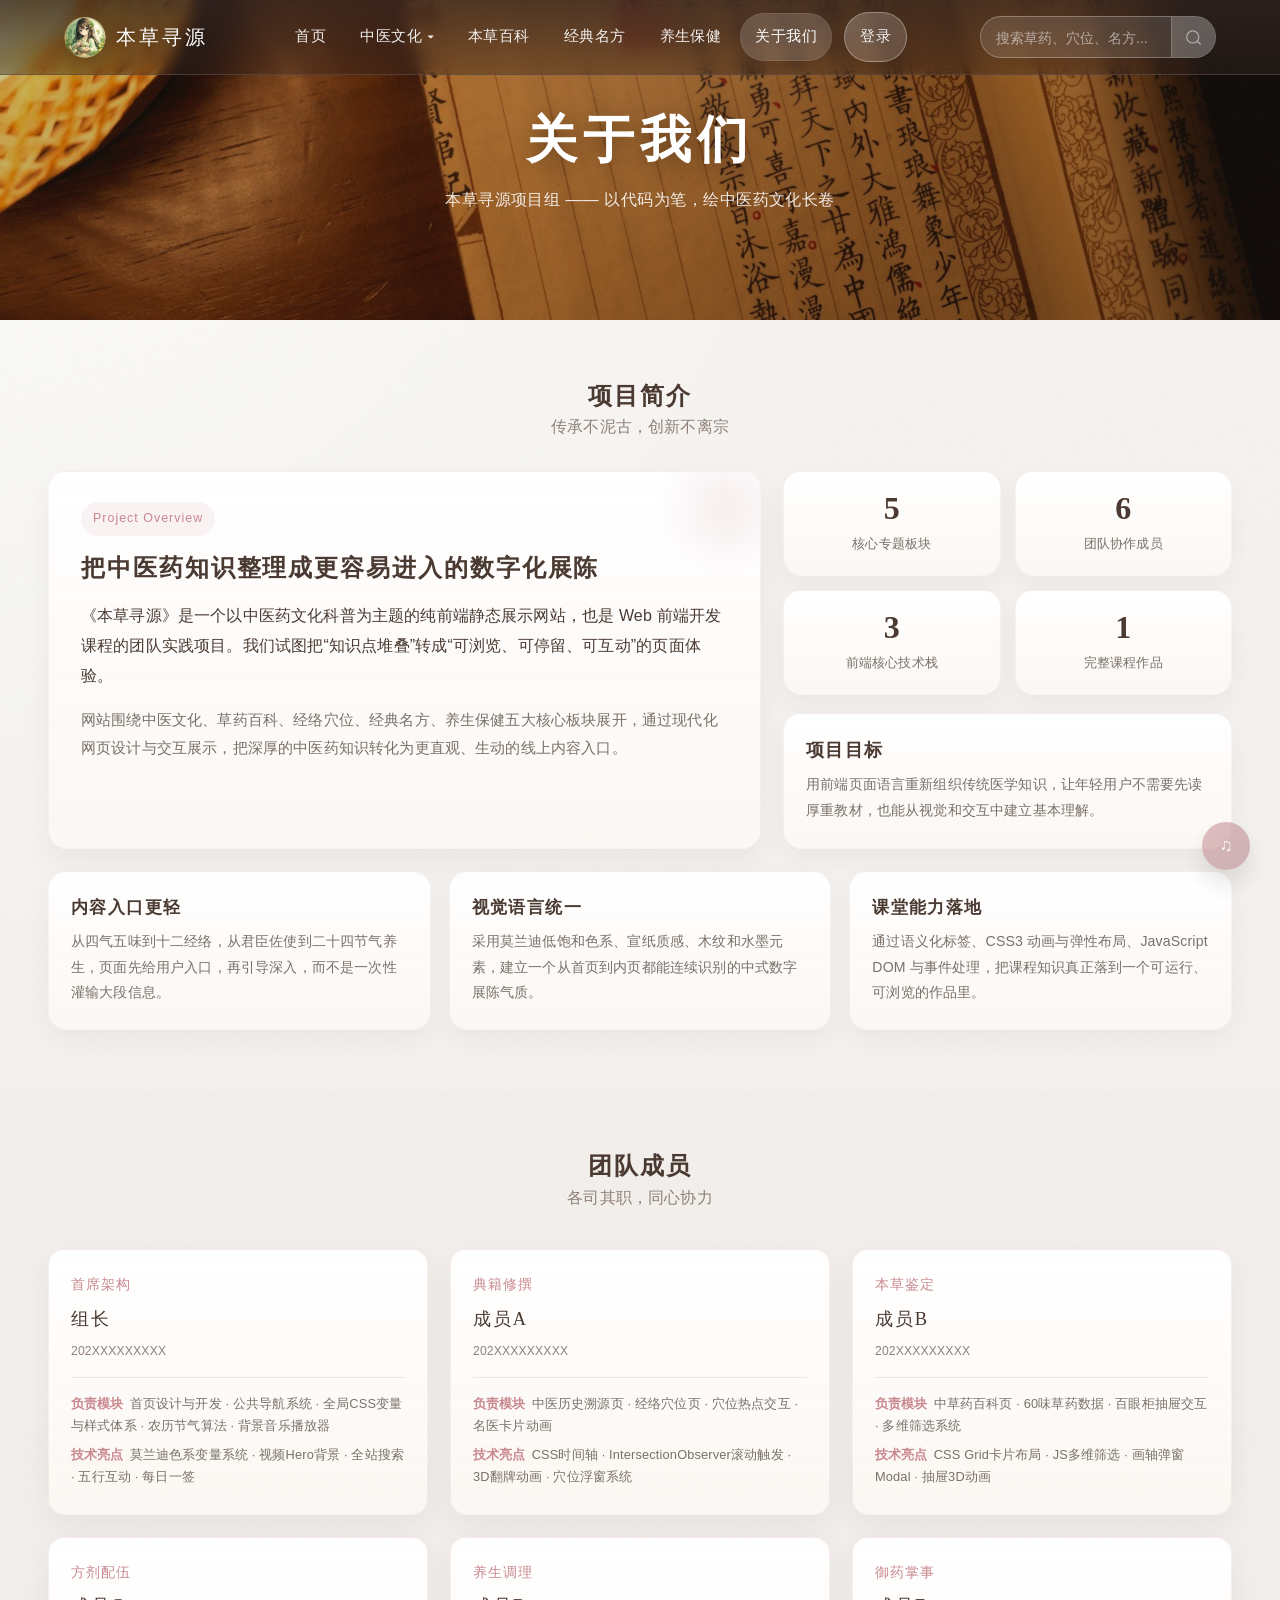
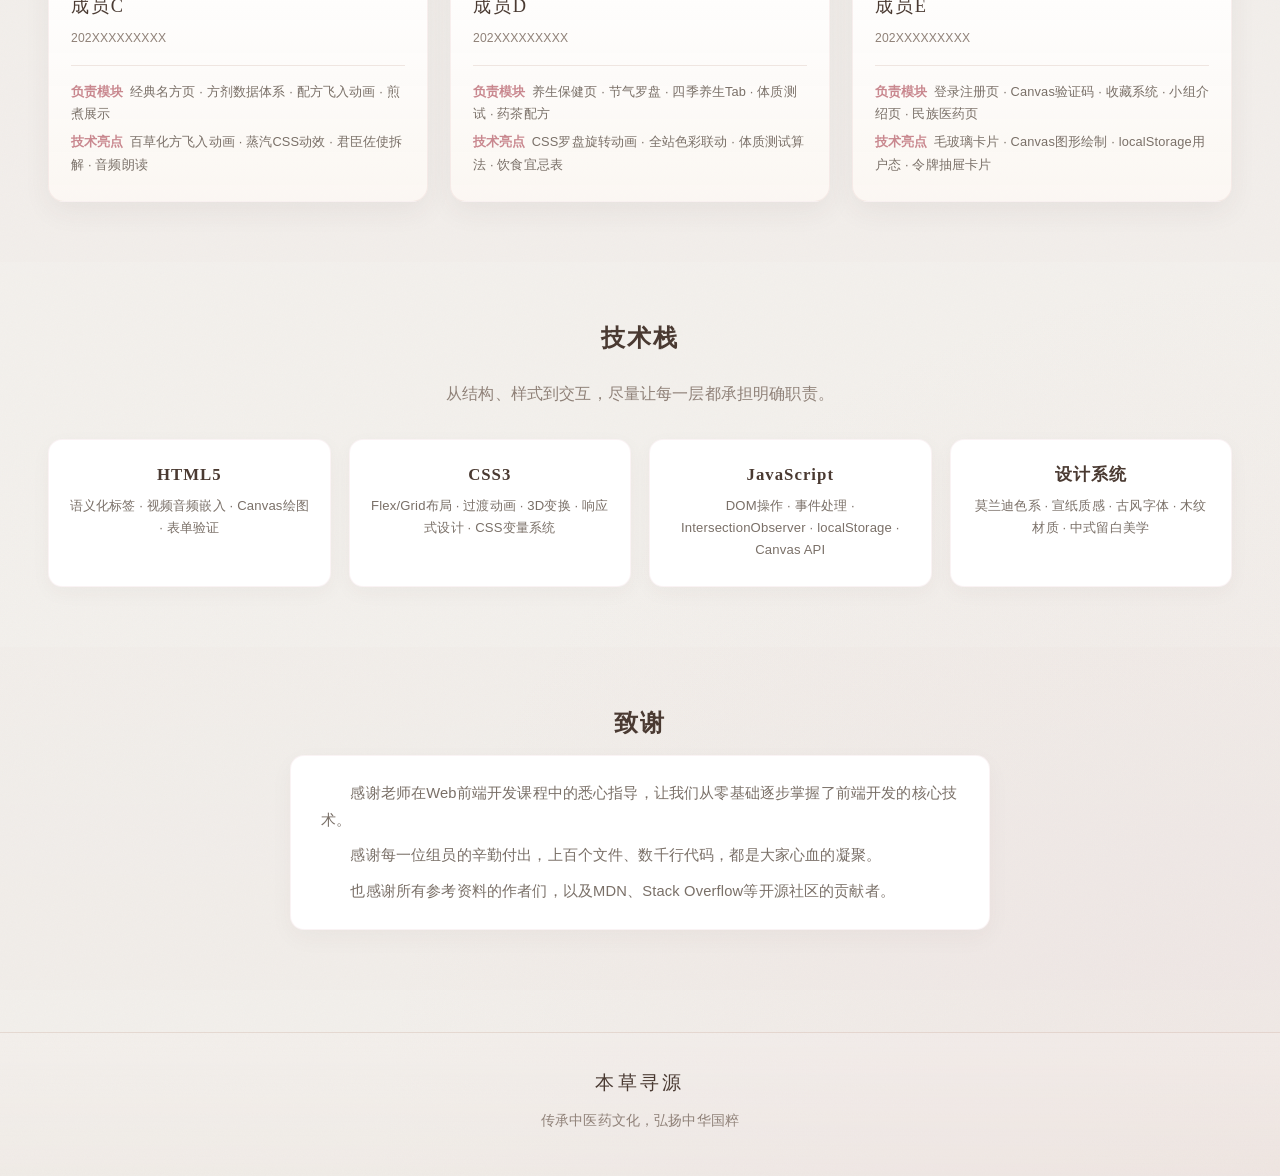
==== commit 671faead: "refactor: 替换导航栏logo为新图标" ====
--- a/about.html
+++ b/about.html
@@ -12,7 +12,7 @@
   <header id="nav-header">
     <div class="nav-container">
       <div class="nav-logo">
-        <img src="images/logo.svg" alt="本草寻源">
+        <img src="images/logo.png" alt="本草寻源">
         <span>本草寻源</span>
       </div>
       <nav>
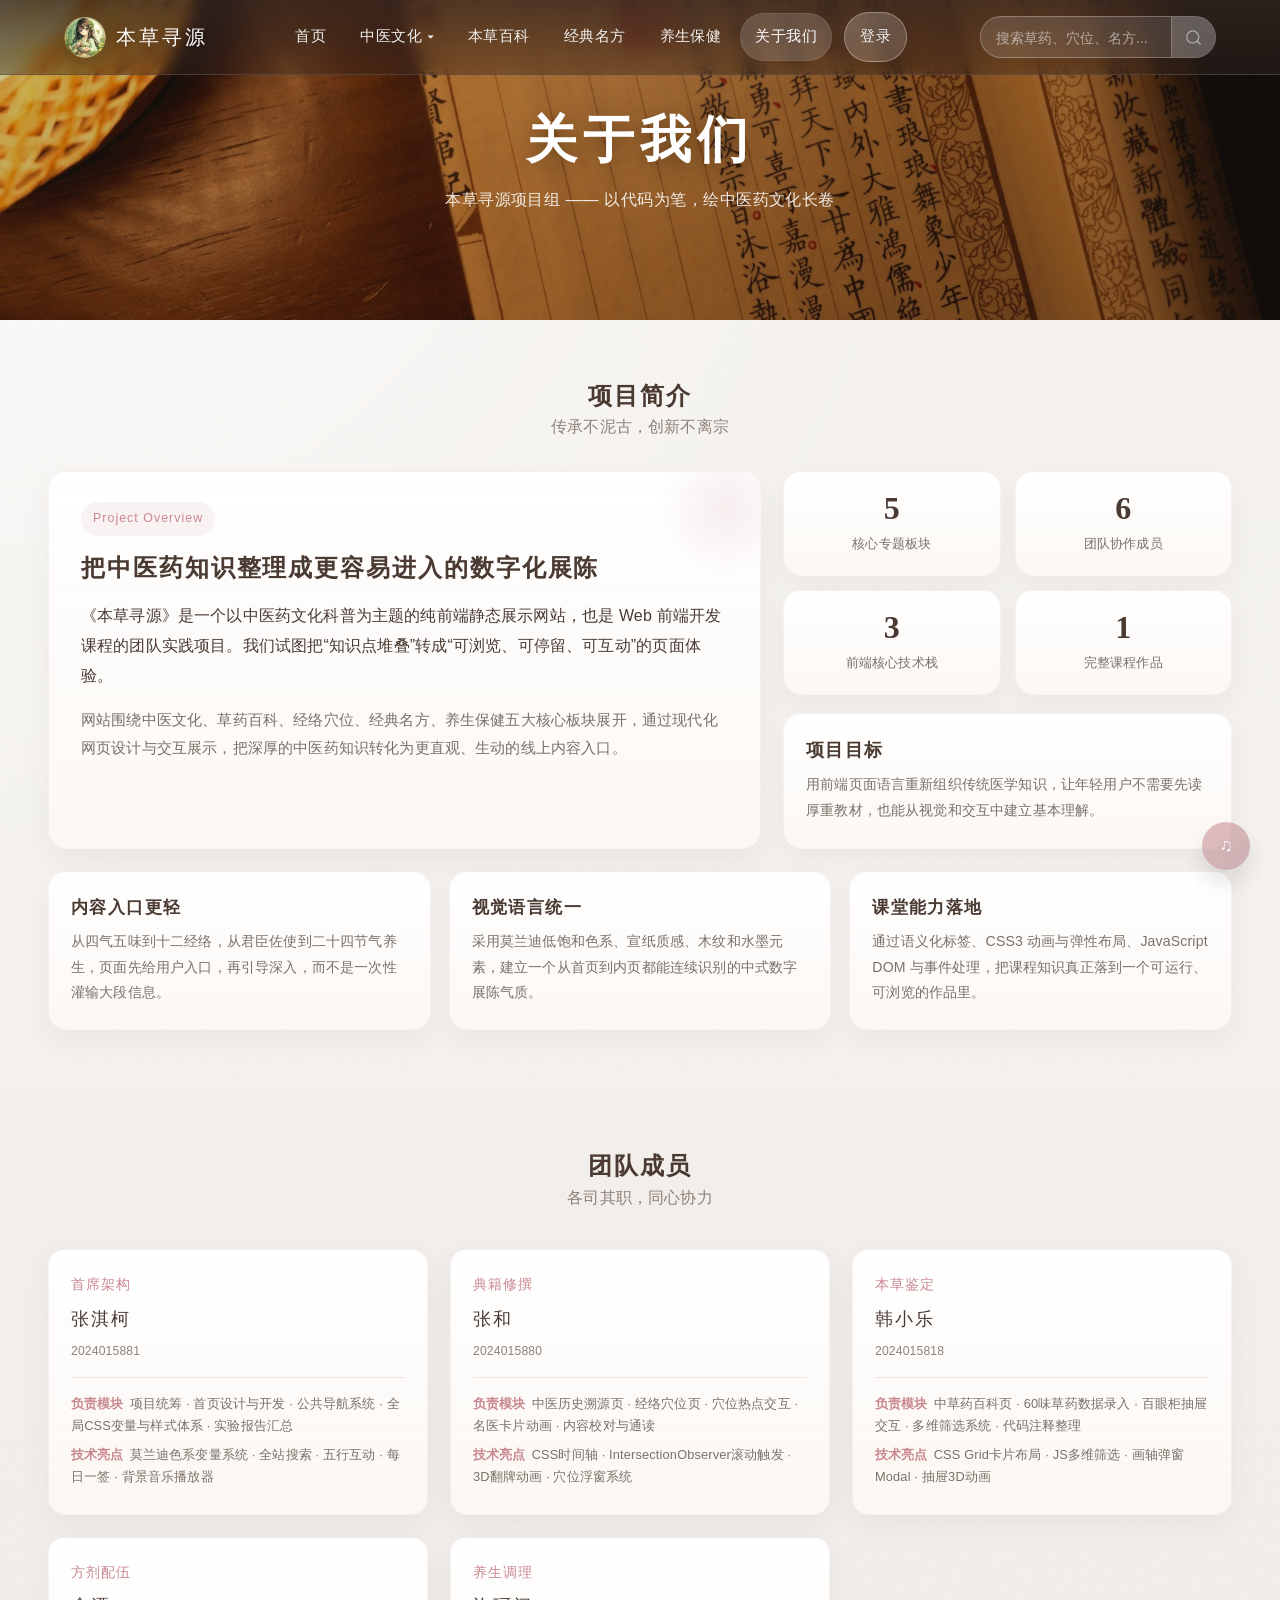
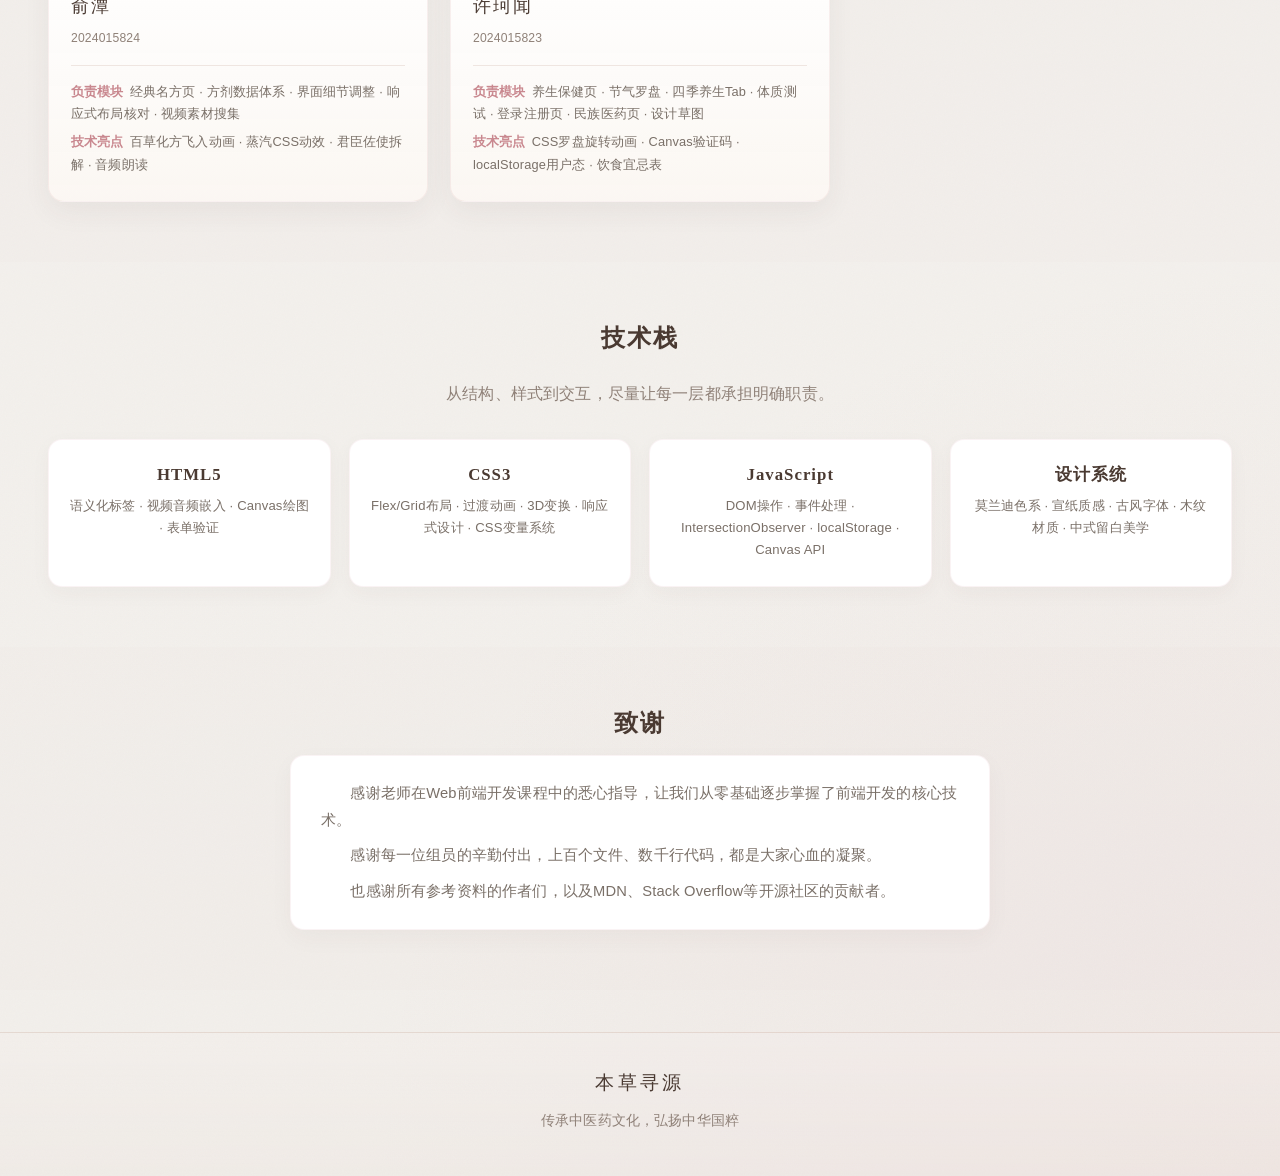
==== commit 849ed19d: "refactor: 更新关于我们页面真实组员信息" ====
--- a/about.html
+++ b/about.html
@@ -179,24 +179,21 @@
       'use strict';
 
       var members = [
-        { name:'组长', role:'首席架构', id:'202XXXXXXXXX',
-          duties:'首页设计与开发 · 公共导航系统 · 全局CSS变量与样式体系 · 农历节气算法 · 背景音乐播放器',
-          tech:'莫兰迪色系变量系统 · 视频Hero背景 · 全站搜索 · 五行互动 · 每日一签' },
-        { name:'成员A', role:'典籍修撰', id:'202XXXXXXXXX',
-          duties:'中医历史溯源页 · 经络穴位页 · 穴位热点交互 · 名医卡片动画',
+        { name:'张淇柯', role:'首席架构', id:'2024015881',
+          duties:'项目统筹 · 首页设计与开发 · 公共导航系统 · 全局CSS变量与样式体系 · 实验报告汇总',
+          tech:'莫兰迪色系变量系统 · 全站搜索 · 五行互动 · 每日一签 · 背景音乐播放器' },
+        { name:'张和', role:'典籍修撰', id:'2024015880',
+          duties:'中医历史溯源页 · 经络穴位页 · 穴位热点交互 · 名医卡片动画 · 内容校对与通读',
           tech:'CSS时间轴 · IntersectionObserver滚动触发 · 3D翻牌动画 · 穴位浮窗系统' },
-        { name:'成员B', role:'本草鉴定', id:'202XXXXXXXXX',
-          duties:'中草药百科页 · 60味草药数据 · 百眼柜抽屉交互 · 多维筛选系统',
+        { name:'韩小乐', role:'本草鉴定', id:'2024015818',
+          duties:'中草药百科页 · 60味草药数据录入 · 百眼柜抽屉交互 · 多维筛选系统 · 代码注释整理',
           tech:'CSS Grid卡片布局 · JS多维筛选 · 画轴弹窗Modal · 抽屉3D动画' },
-        { name:'成员C', role:'方剂配伍', id:'202XXXXXXXXX',
-          duties:'经典名方页 · 方剂数据体系 · 配方飞入动画 · 煎煮展示',
+        { name:'俞潭', role:'方剂配伍', id:'2024015824',
+          duties:'经典名方页 · 方剂数据体系 · 界面细节调整 · 响应式布局核对 · 视频素材搜集',
           tech:'百草化方飞入动画 · 蒸汽CSS动效 · 君臣佐使拆解 · 音频朗读' },
-        { name:'成员D', role:'养生调理', id:'202XXXXXXXXX',
-          duties:'养生保健页 · 节气罗盘 · 四季养生Tab · 体质测试 · 药茶配方',
-          tech:'CSS罗盘旋转动画 · 全站色彩联动 · 体质测试算法 · 饮食宜忌表' },
-        { name:'成员E', role:'御药掌事', id:'202XXXXXXXXX',
-          duties:'登录注册页 · Canvas验证码 · 收藏系统 · 小组介绍页 · 民族医药页',
-          tech:'毛玻璃卡片 · Canvas图形绘制 · localStorage用户态 · 令牌抽屉卡片' }
+        { name:'许珂闻', role:'养生调理', id:'2024015823',
+          duties:'养生保健页 · 节气罗盘 · 四季养生Tab · 体质测试 · 登录注册页 · 民族医药页 · 设计草图',
+          tech:'CSS罗盘旋转动画 · Canvas验证码 · localStorage用户态 · 饮食宜忌表' }
       ];
 
       var grid = document.getElementById('member-grid');
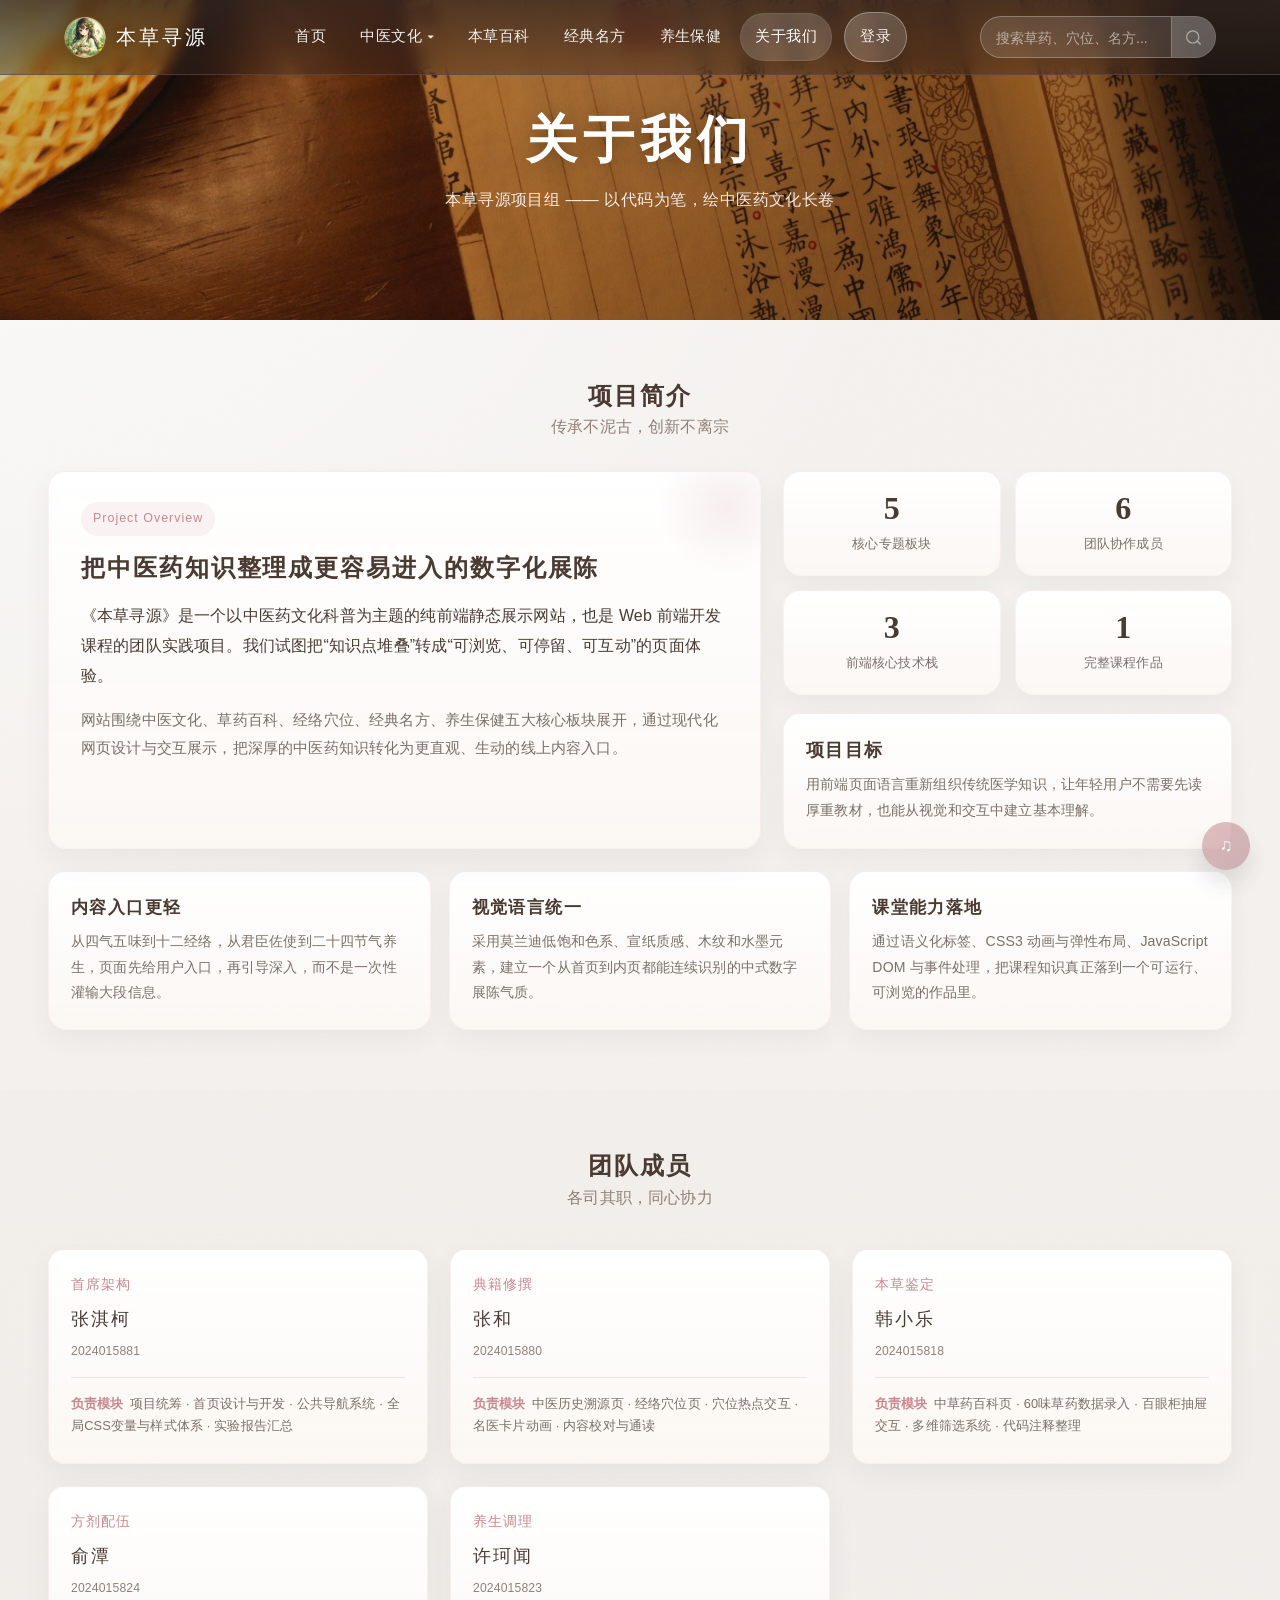
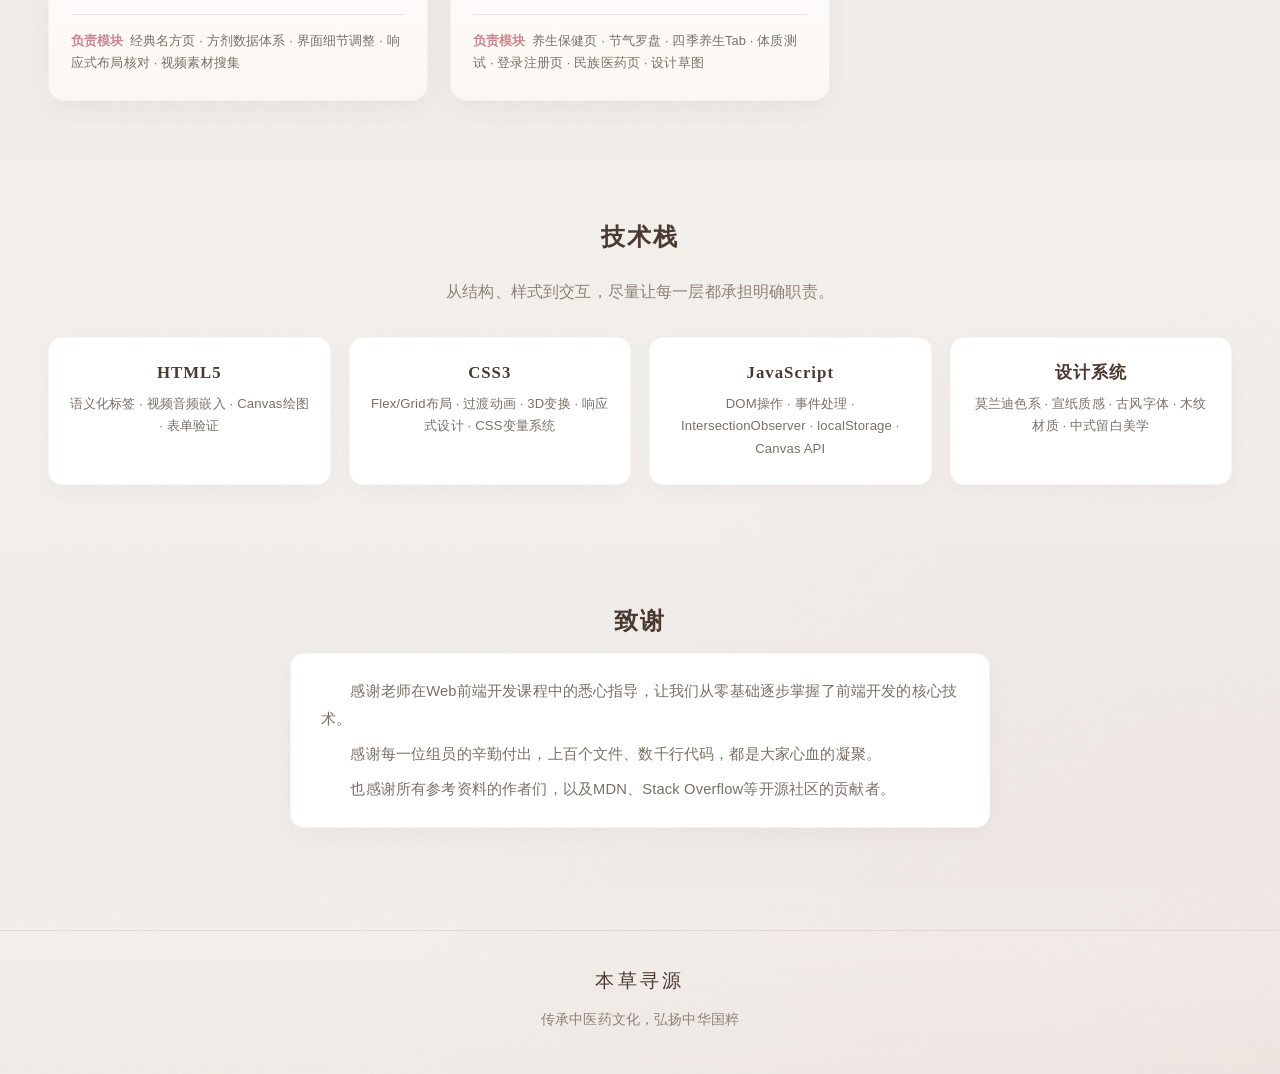
==== commit a0829f4d: "refactor: 删除成员卡片技术亮点字段" ====
--- a/about.html
+++ b/about.html
@@ -180,20 +180,15 @@
 
       var members = [
         { name:'张淇柯', role:'首席架构', id:'2024015881',
-          duties:'项目统筹 · 首页设计与开发 · 公共导航系统 · 全局CSS变量与样式体系 · 实验报告汇总',
-          tech:'莫兰迪色系变量系统 · 全站搜索 · 五行互动 · 每日一签 · 背景音乐播放器' },
+          duties:'项目统筹 · 首页设计与开发 · 公共导航系统 · 全局CSS变量与样式体系 · 实验报告汇总' },
         { name:'张和', role:'典籍修撰', id:'2024015880',
-          duties:'中医历史溯源页 · 经络穴位页 · 穴位热点交互 · 名医卡片动画 · 内容校对与通读',
-          tech:'CSS时间轴 · IntersectionObserver滚动触发 · 3D翻牌动画 · 穴位浮窗系统' },
+          duties:'中医历史溯源页 · 经络穴位页 · 穴位热点交互 · 名医卡片动画 · 内容校对与通读' },
         { name:'韩小乐', role:'本草鉴定', id:'2024015818',
-          duties:'中草药百科页 · 60味草药数据录入 · 百眼柜抽屉交互 · 多维筛选系统 · 代码注释整理',
-          tech:'CSS Grid卡片布局 · JS多维筛选 · 画轴弹窗Modal · 抽屉3D动画' },
+          duties:'中草药百科页 · 60味草药数据录入 · 百眼柜抽屉交互 · 多维筛选系统 · 代码注释整理' },
         { name:'俞潭', role:'方剂配伍', id:'2024015824',
-          duties:'经典名方页 · 方剂数据体系 · 界面细节调整 · 响应式布局核对 · 视频素材搜集',
-          tech:'百草化方飞入动画 · 蒸汽CSS动效 · 君臣佐使拆解 · 音频朗读' },
+          duties:'经典名方页 · 方剂数据体系 · 界面细节调整 · 响应式布局核对 · 视频素材搜集' },
         { name:'许珂闻', role:'养生调理', id:'2024015823',
-          duties:'养生保健页 · 节气罗盘 · 四季养生Tab · 体质测试 · 登录注册页 · 民族医药页 · 设计草图',
-          tech:'CSS罗盘旋转动画 · Canvas验证码 · localStorage用户态 · 饮食宜忌表' }
+          duties:'养生保健页 · 节气罗盘 · 四季养生Tab · 体质测试 · 登录注册页 · 民族医药页 · 设计草图' }
       ];
 
       var grid = document.getElementById('member-grid');
@@ -207,7 +202,6 @@
         html += '  <div class="member-id">' + m.id + '</div>';
         html += '  <div class="member-detail">';
         html += '    <div class="detail-line"><span>负责模块</span>' + m.duties + '</div>';
-        html += '    <div class="detail-line"><span>技术亮点</span>' + m.tech + '</div>';
         html += '  </div>';
         html += '</div>';
       });
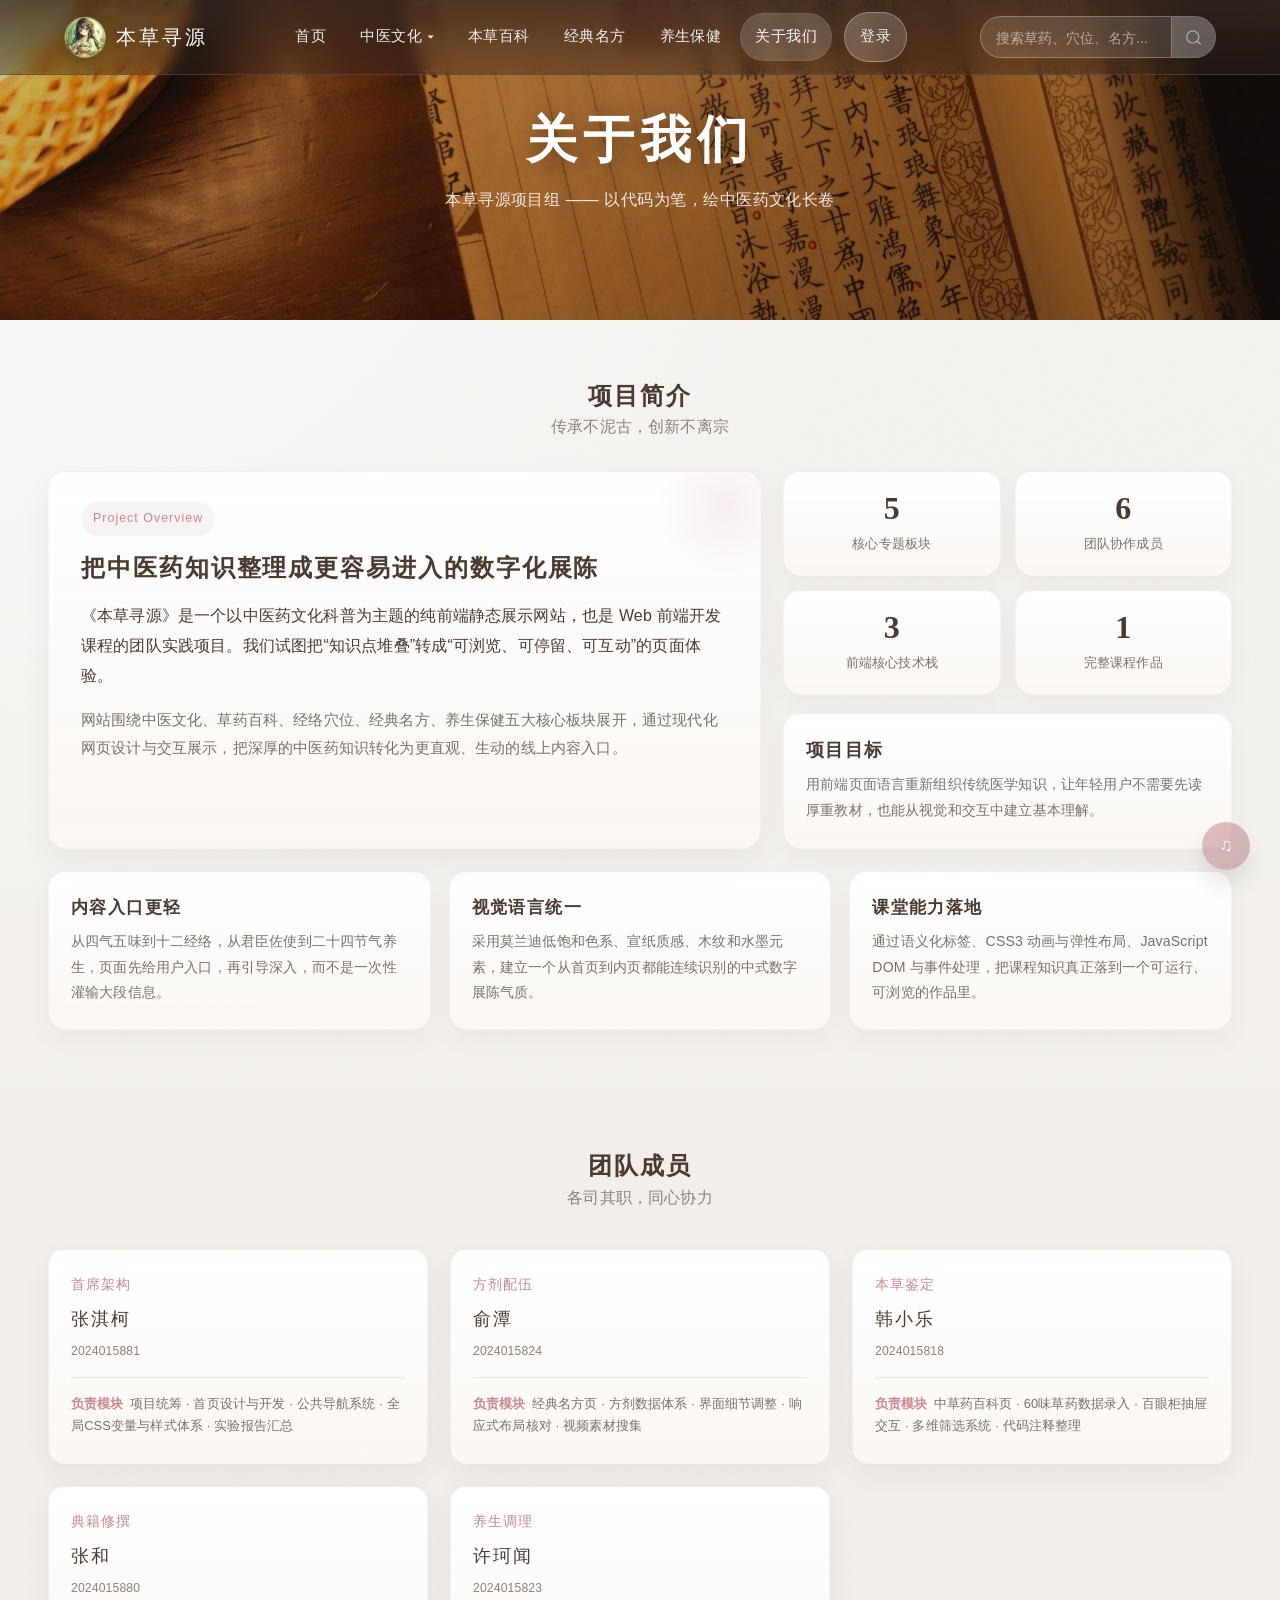
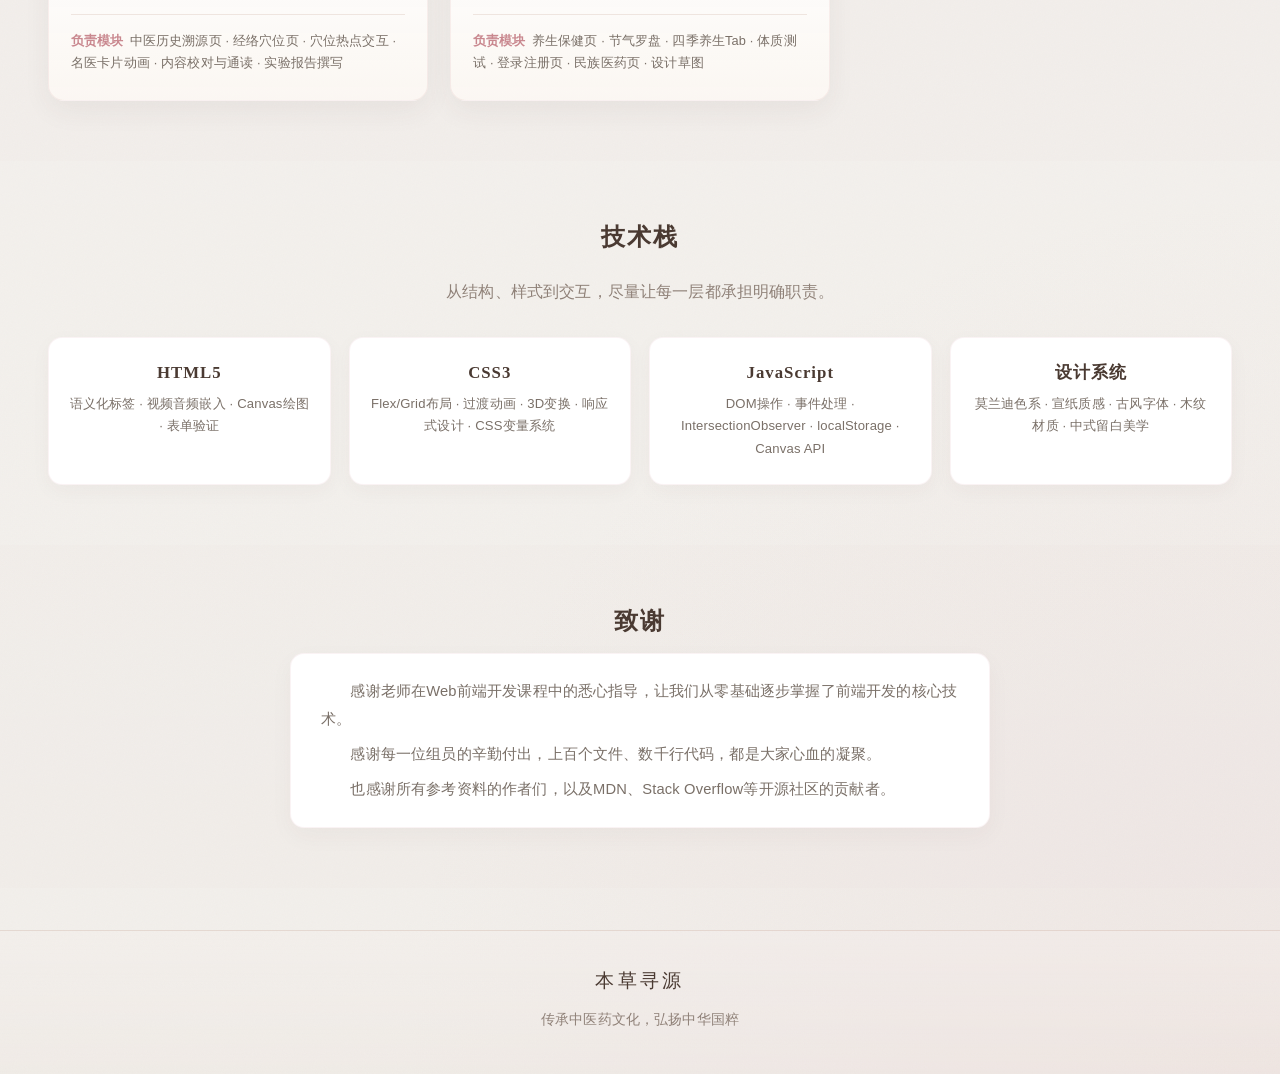
==== commit d4767211: "refactor: 调换张和与俞潭顺序，张和加报告撰写" ====
--- a/about.html
+++ b/about.html
@@ -181,12 +181,12 @@
       var members = [
         { name:'张淇柯', role:'首席架构', id:'2024015881',
           duties:'项目统筹 · 首页设计与开发 · 公共导航系统 · 全局CSS变量与样式体系 · 实验报告汇总' },
-        { name:'张和', role:'典籍修撰', id:'2024015880',
-          duties:'中医历史溯源页 · 经络穴位页 · 穴位热点交互 · 名医卡片动画 · 内容校对与通读' },
+        { name:'俞潭', role:'方剂配伍', id:'2024015824',
+          duties:'经典名方页 · 方剂数据体系 · 界面细节调整 · 响应式布局核对 · 视频素材搜集' },
         { name:'韩小乐', role:'本草鉴定', id:'2024015818',
           duties:'中草药百科页 · 60味草药数据录入 · 百眼柜抽屉交互 · 多维筛选系统 · 代码注释整理' },
-        { name:'俞潭', role:'方剂配伍', id:'2024015824',
-          duties:'经典名方页 · 方剂数据体系 · 界面细节调整 · 响应式布局核对 · 视频素材搜集' },
+        { name:'张和', role:'典籍修撰', id:'2024015880',
+          duties:'中医历史溯源页 · 经络穴位页 · 穴位热点交互 · 名医卡片动画 · 内容校对与通读 · 实验报告撰写' },
         { name:'许珂闻', role:'养生调理', id:'2024015823',
           duties:'养生保健页 · 节气罗盘 · 四季养生Tab · 体质测试 · 登录注册页 · 民族医药页 · 设计草图' }
       ];
